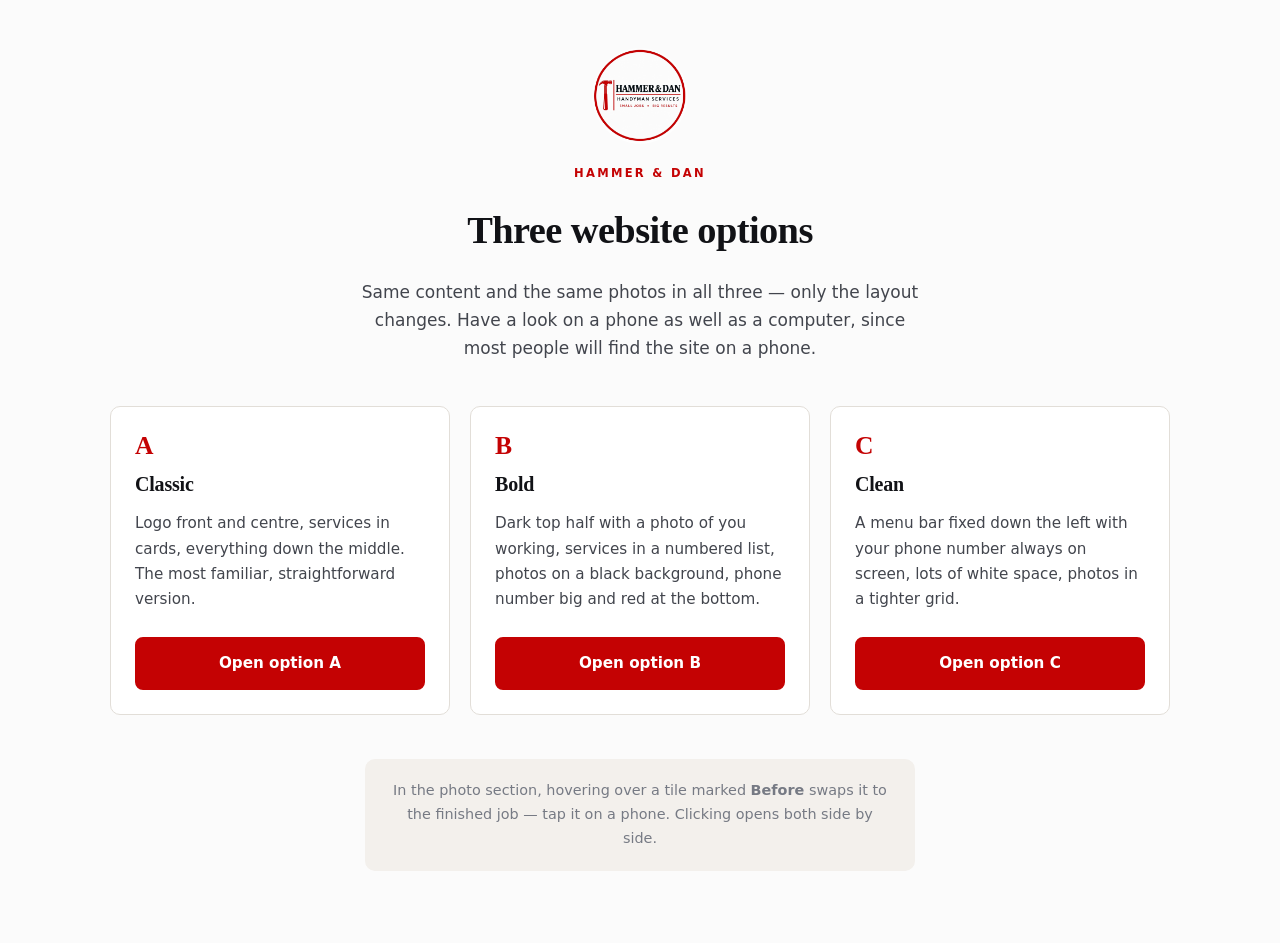
==== index.html @ bae65660 "Publish three layout options for review Standalone preview for GitHub Pages. Orphan branch: carries " ====
<!DOCTYPE html>
<html lang="en">
<head>
<meta charset="utf-8">
<meta name="viewport" content="width=device-width, initial-scale=1">
<title>Hammer &amp; Dan — three website options</title>
<meta name="robots" content="noindex">
<link rel="icon" href="images/logo.jpg">
<style>
  :root {
    --red: #C40203; --ink: #111216; --ink-soft: #42454D;
    --paper: #FBFBFB; --sand: #F3F0EC; --line: #E2DED8;
    --serif: Georgia, "Times New Roman", serif;
    --sans: system-ui, -apple-system, "Segoe UI", Roboto, Arial, sans-serif;
  }
  *, *::before, *::after { box-sizing: border-box; }
  body {
    margin: 0; padding: 48px 24px 72px;
    font: 17px/1.65 var(--sans); color: var(--ink-soft);
    background: var(--paper); -webkit-font-smoothing: antialiased;
  }
  .wrap { max-width: 1060px; margin: 0 auto; }
  .head { text-align: center; margin-bottom: 44px; }
  .head img { width: 96px; border-radius: 50%; margin: 0 auto 20px; display: block; }
  h1 {
    font-family: var(--serif); font-size: clamp(1.7rem, 4vw, 2.4rem);
    color: var(--ink); margin: 0 0 .4em; letter-spacing: -.015em;
  }
  .sub { max-width: 52ch; margin: 0 auto; }
  .eyebrow {
    font-size: .72rem; font-weight: 700; letter-spacing: .2em;
    text-transform: uppercase; color: var(--red); margin: 0 0 1rem;
  }
  .opts {
    list-style: none; margin: 0; padding: 0;
    display: grid; gap: 20px;
    grid-template-columns: repeat(auto-fit, minmax(290px, 1fr));
  }
  .opt {
    background: #fff; border: 1px solid var(--line); border-radius: 10px;
    padding: 26px 24px 24px; display: flex; flex-direction: column;
  }
  .opt .tag {
    font-family: var(--serif); font-size: 1.6rem; font-weight: 700;
    color: var(--red); line-height: 1; margin-bottom: 10px;
  }
  .opt h2 {
    font-family: var(--serif); font-size: 1.25rem; color: var(--ink);
    margin: 0 0 .5em; letter-spacing: -.01em;
  }
  .opt p { margin: 0 0 1.6rem; font-size: .95rem; flex: 1; }
  .opt a {
    display: inline-block; text-align: center;
    background: var(--red); color: #fff; text-decoration: none;
    font-weight: 650; font-size: .95rem;
    padding: 12px 22px; border-radius: 8px;
    border: 2px solid var(--red);
    transition: background .15s ease, border-color .15s ease;
  }
  .opt a:hover { background: #9E0102; border-color: #9E0102; }
  .note {
    margin: 44px auto 0; max-width: 60ch; text-align: center;
    font-size: .9rem; color: #767A84;
    background: var(--sand); border-radius: 10px; padding: 20px 24px;
  }
</style>
</head>
<body>
<div class="wrap">

  <div class="head">
    <img src="images/logo.jpg" alt="Hammer &amp; Dan logo" width="96" height="96">
    <p class="eyebrow">Hammer &amp; Dan</p>
    <h1>Three website options</h1>
    <p class="sub">
      Same content and the same photos in all three — only the layout changes.
      Have a look on a phone as well as a computer, since most people will find
      the site on a phone.
    </p>
  </div>

  <ul class="opts">
    <li class="opt">
      <span class="tag">A</span>
      <h2>Classic</h2>
      <p>
        Logo front and centre, services in cards, everything down the middle.
        The most familiar, straightforward version.
      </p>
      <a href="a/">Open option A</a>
    </li>
    <li class="opt">
      <span class="tag">B</span>
      <h2>Bold</h2>
      <p>
        Dark top half with a photo of you working, services in a numbered list,
        photos on a black background, phone number big and red at the bottom.
      </p>
      <a href="b/">Open option B</a>
    </li>
    <li class="opt">
      <span class="tag">C</span>
      <h2>Clean</h2>
      <p>
        A menu bar fixed down the left with your phone number always on screen,
        lots of white space, photos in a tighter grid.
      </p>
      <a href="c/">Open option C</a>
    </li>
  </ul>

  <p class="note">
    In the photo section, hovering over a tile marked <strong>Before</strong>
    swaps it to the finished job — tap it on a phone. Clicking opens both
    side by side.
  </p>

</div>
</body>
</html>
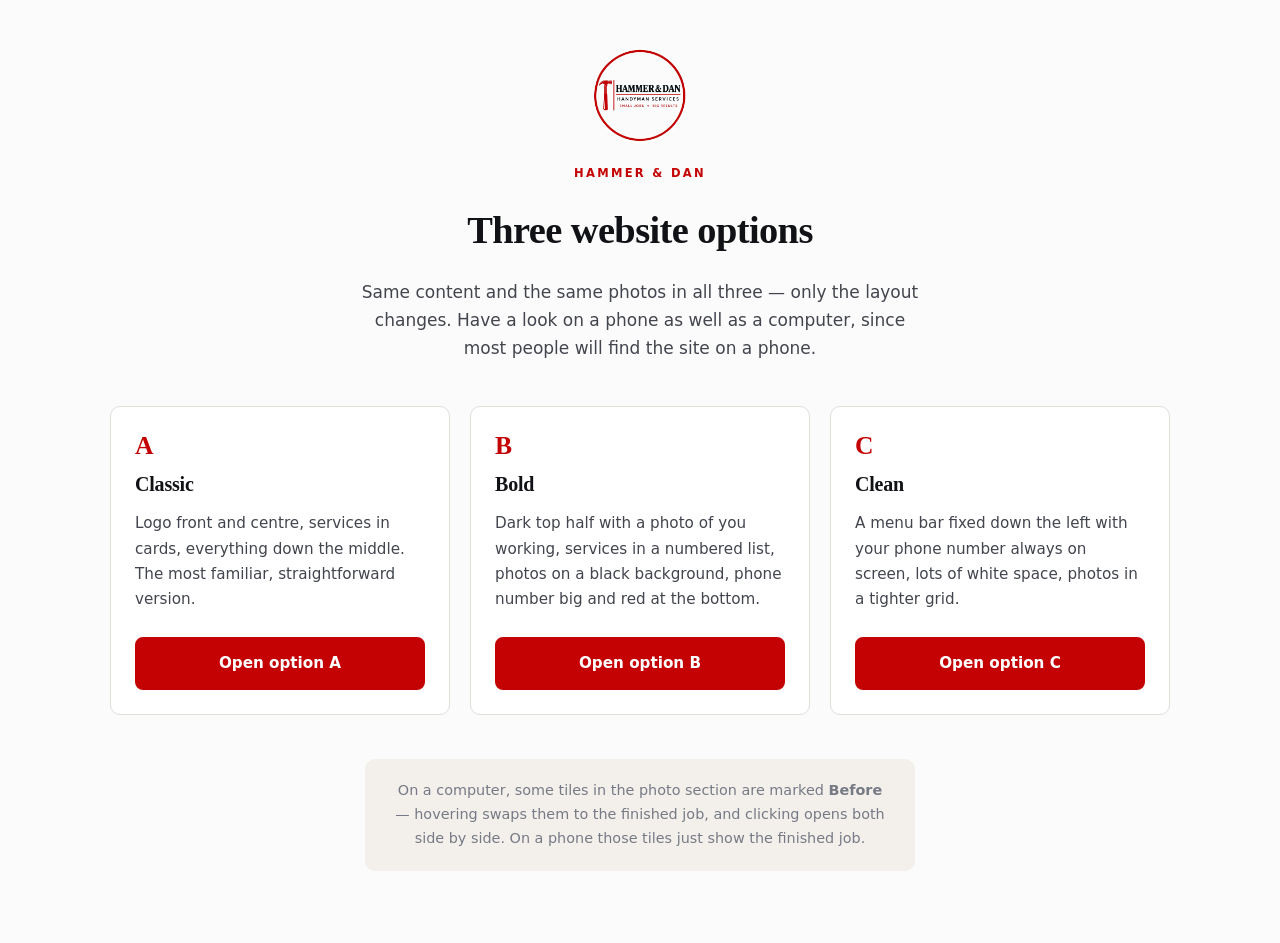
==== commit a8b12063: "Rebuild preview: no hover instruction, no before/after on touch Landing-page note updated to say the" ====
--- a/index.html
+++ b/index.html
@@ -110,9 +110,10 @@
   </ul>
 
   <p class="note">
-    In the photo section, hovering over a tile marked <strong>Before</strong>
-    swaps it to the finished job — tap it on a phone. Clicking opens both
-    side by side.
+    On a computer, some tiles in the photo section are marked
+    <strong>Before</strong> — hovering swaps them to the finished job, and
+    clicking opens both side by side. On a phone those tiles just show the
+    finished job.
   </p>
 
 </div>
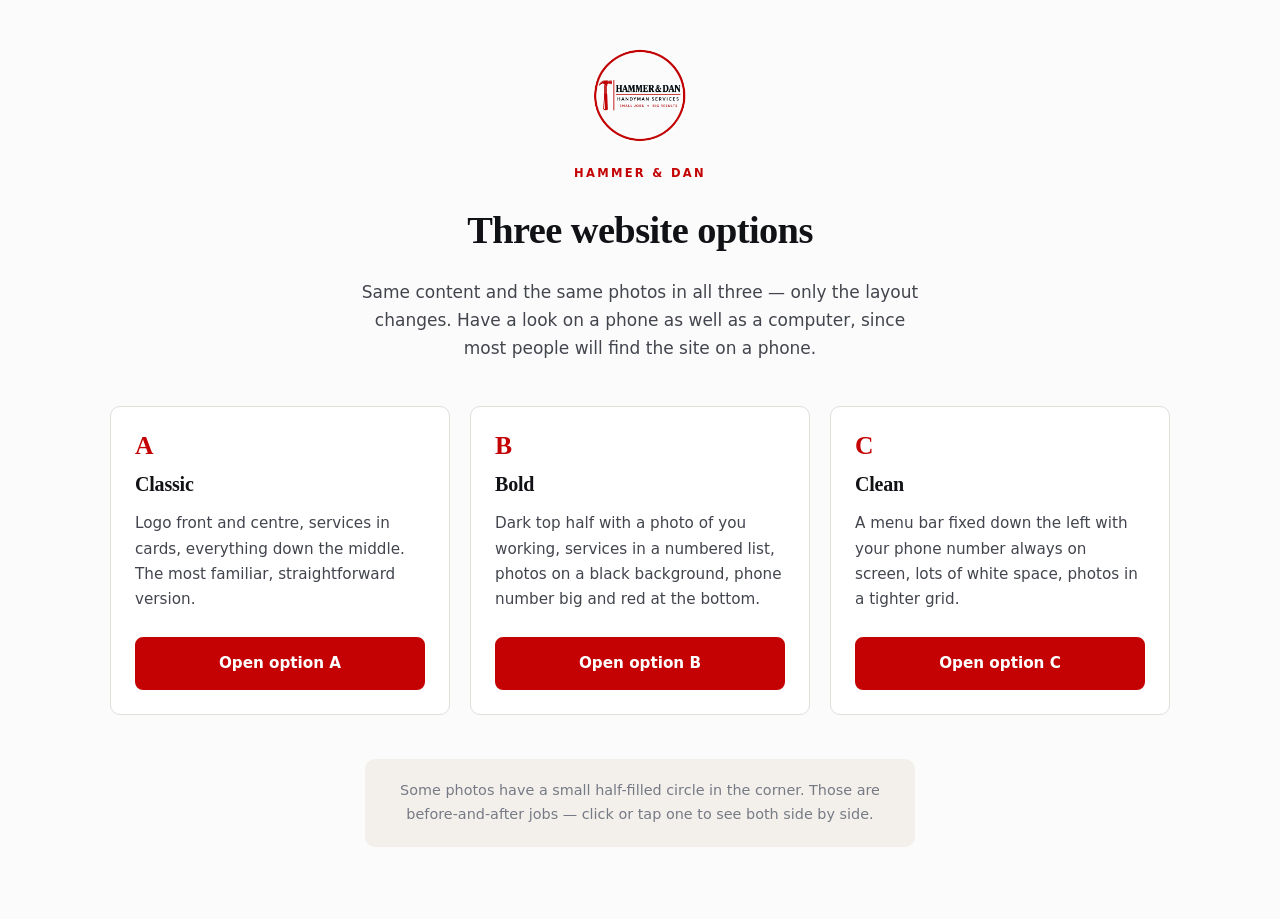
==== commit 956e2892: "Rebuild preview: compare icon instead of the text badge Co-Authored-By: Claude Opus 5 <noreply@anthr" ====
--- a/index.html
+++ b/index.html
@@ -110,10 +110,8 @@
   </ul>
 
   <p class="note">
-    On a computer, some tiles in the photo section are marked
-    <strong>Before</strong> — hovering swaps them to the finished job, and
-    clicking opens both side by side. On a phone those tiles just show the
-    finished job.
+    Some photos have a small half-filled circle in the corner. Those are
+    before-and-after jobs &mdash; click or tap one to see both side by side.
   </p>
 
 </div>
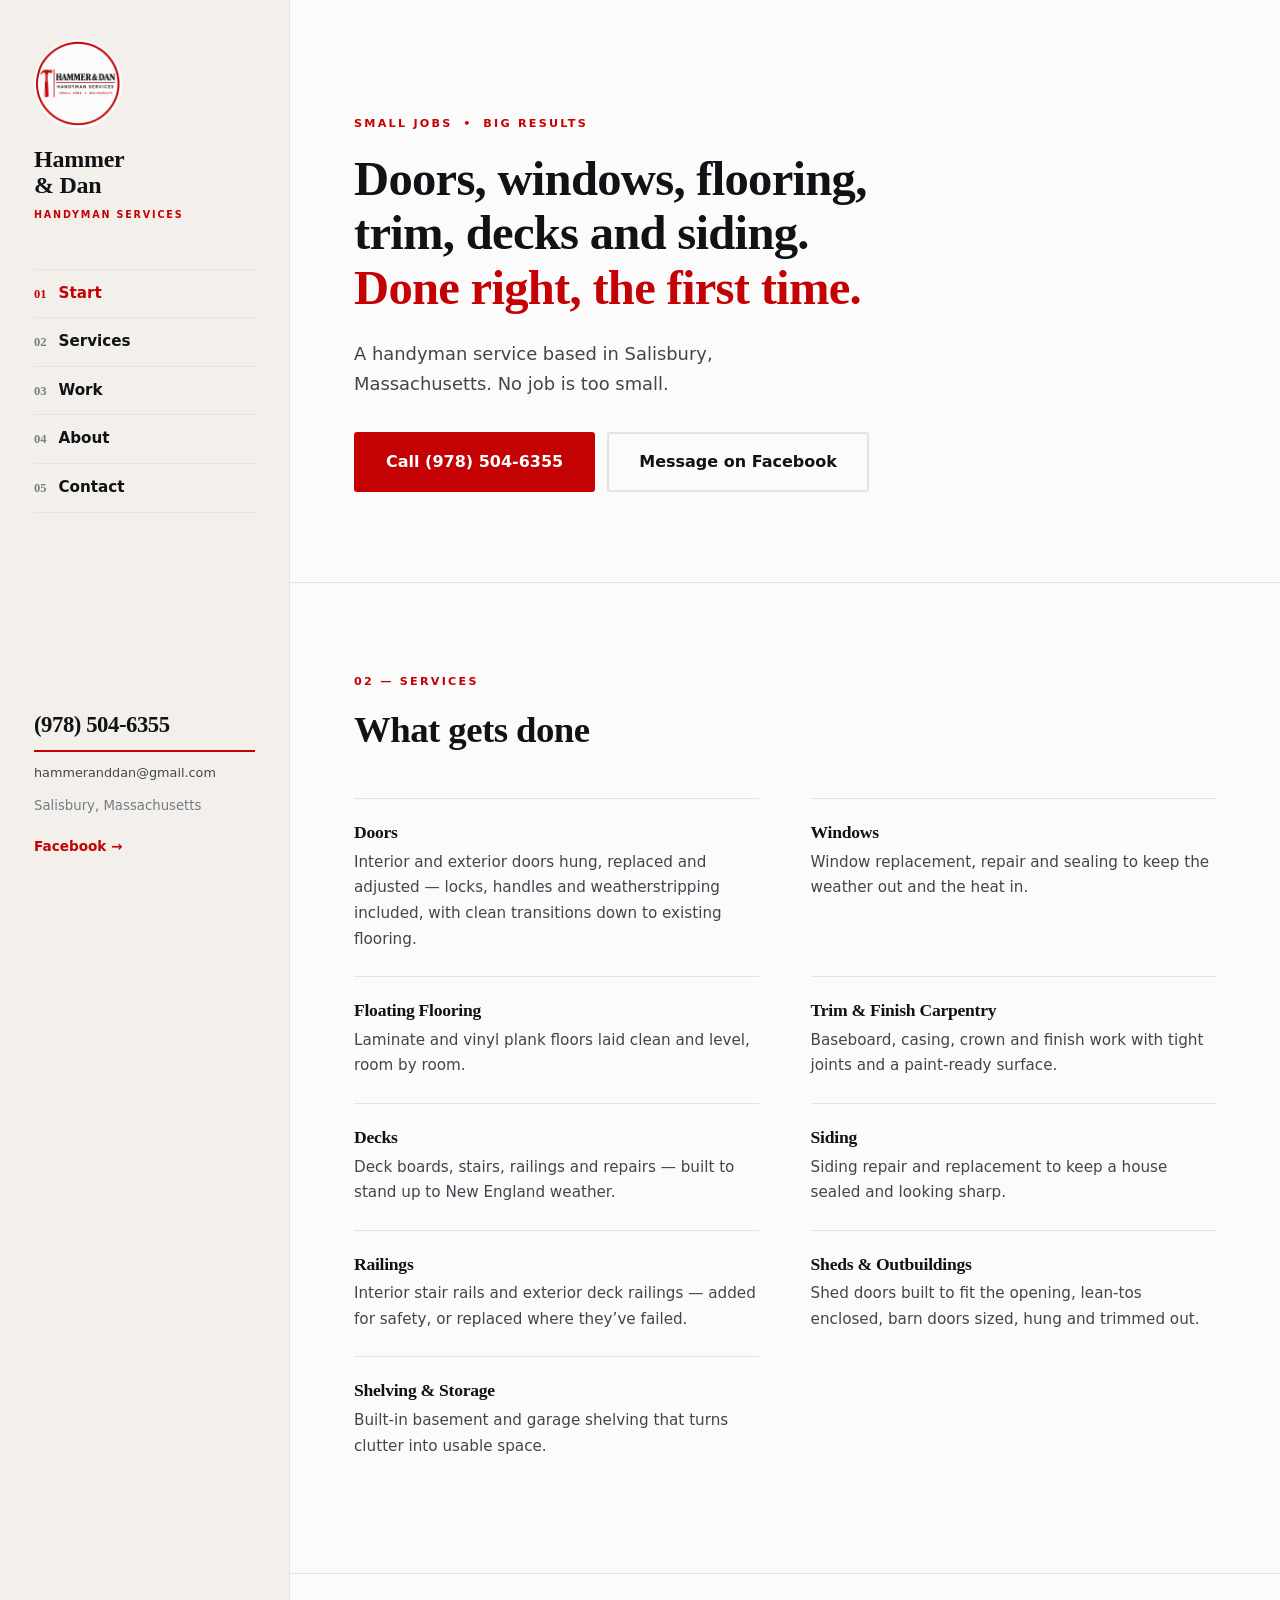
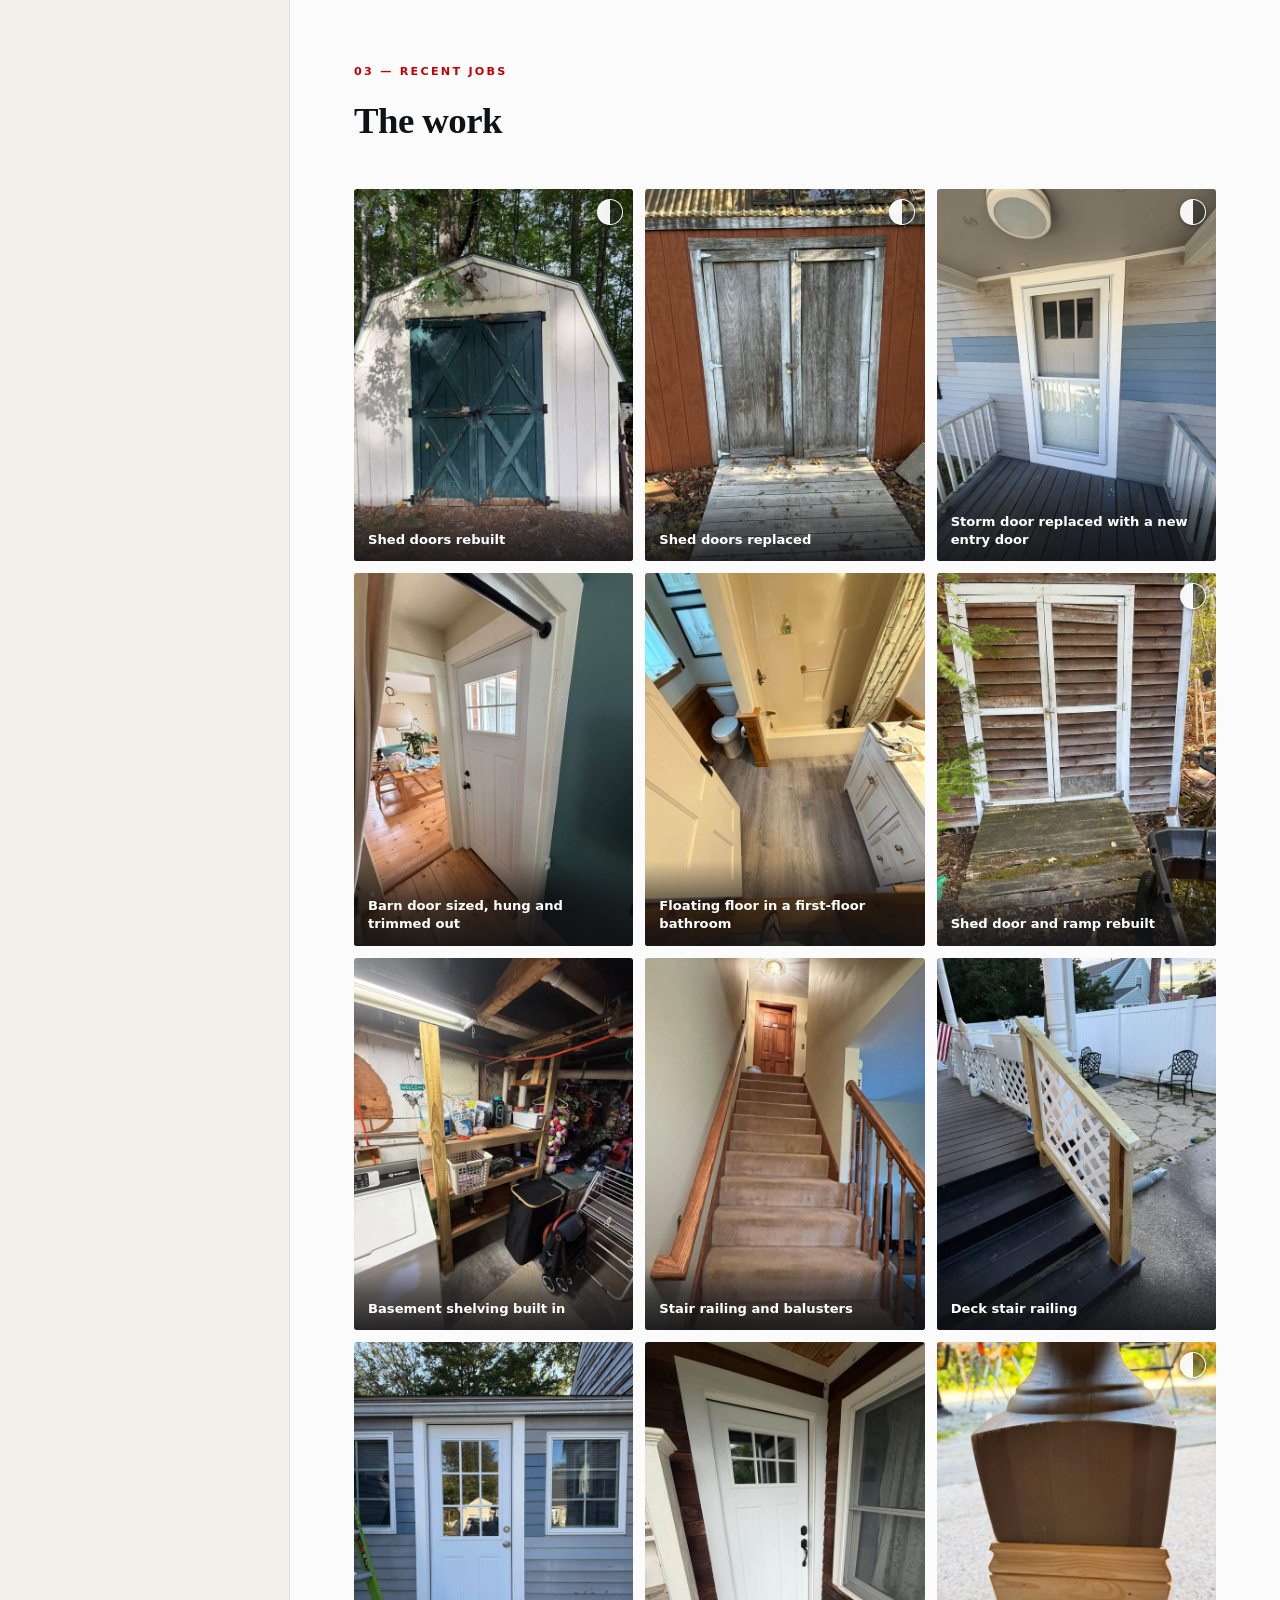
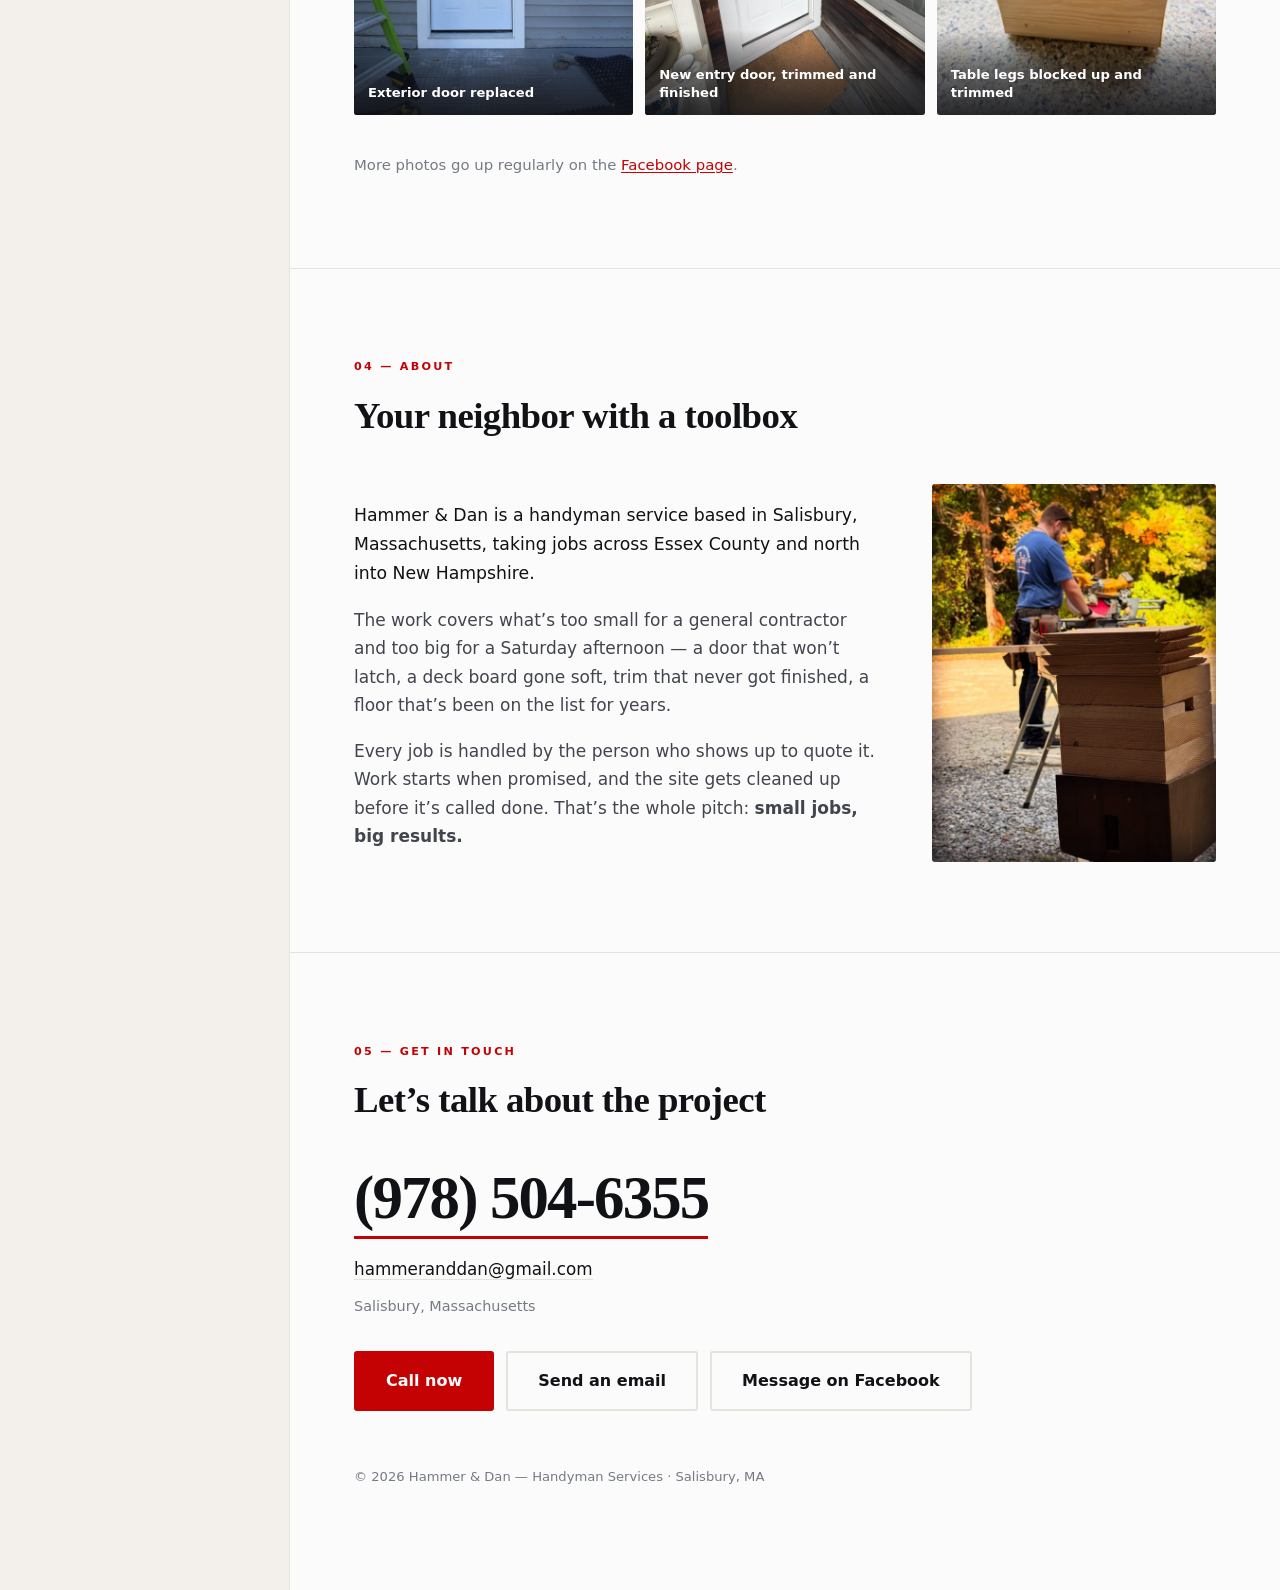
==== commit 3da90f68: "Promote Layout C to the site root Dan picked option C. Moved it out of /c/ so the live URL is the re" ====
--- a/index.html
+++ b/index.html
@@ -3,117 +3,430 @@
 <head>
 <meta charset="utf-8">
 <meta name="viewport" content="width=device-width, initial-scale=1">
-<title>Hammer &amp; Dan — three website options</title>
-<meta name="robots" content="noindex">
+<title>Hammer &amp; Dan — Handyman Services | Salisbury, MA</title>
+<meta name="description" content="Handyman services based in Salisbury, MA. Doors, windows, floating flooring, trim, decks, siding, railings, shed doors and shelving. Small jobs, big results. Call (978) 504-6355.">
 <link rel="icon" href="images/logo.jpg">
-<style>
-  :root {
-    --red: #C40203; --ink: #111216; --ink-soft: #42454D;
-    --paper: #FBFBFB; --sand: #F3F0EC; --line: #E2DED8;
-    --serif: Georgia, "Times New Roman", serif;
-    --sans: system-ui, -apple-system, "Segoe UI", Roboto, Arial, sans-serif;
-  }
-  *, *::before, *::after { box-sizing: border-box; }
-  body {
-    margin: 0; padding: 48px 24px 72px;
-    font: 17px/1.65 var(--sans); color: var(--ink-soft);
-    background: var(--paper); -webkit-font-smoothing: antialiased;
-  }
-  .wrap { max-width: 1060px; margin: 0 auto; }
-  .head { text-align: center; margin-bottom: 44px; }
-  .head img { width: 96px; border-radius: 50%; margin: 0 auto 20px; display: block; }
-  h1 {
-    font-family: var(--serif); font-size: clamp(1.7rem, 4vw, 2.4rem);
-    color: var(--ink); margin: 0 0 .4em; letter-spacing: -.015em;
-  }
-  .sub { max-width: 52ch; margin: 0 auto; }
-  .eyebrow {
-    font-size: .72rem; font-weight: 700; letter-spacing: .2em;
-    text-transform: uppercase; color: var(--red); margin: 0 0 1rem;
-  }
-  .opts {
-    list-style: none; margin: 0; padding: 0;
-    display: grid; gap: 20px;
-    grid-template-columns: repeat(auto-fit, minmax(290px, 1fr));
-  }
-  .opt {
-    background: #fff; border: 1px solid var(--line); border-radius: 10px;
-    padding: 26px 24px 24px; display: flex; flex-direction: column;
-  }
-  .opt .tag {
-    font-family: var(--serif); font-size: 1.6rem; font-weight: 700;
-    color: var(--red); line-height: 1; margin-bottom: 10px;
-  }
-  .opt h2 {
-    font-family: var(--serif); font-size: 1.25rem; color: var(--ink);
-    margin: 0 0 .5em; letter-spacing: -.01em;
-  }
-  .opt p { margin: 0 0 1.6rem; font-size: .95rem; flex: 1; }
-  .opt a {
-    display: inline-block; text-align: center;
-    background: var(--red); color: #fff; text-decoration: none;
-    font-weight: 650; font-size: .95rem;
-    padding: 12px 22px; border-radius: 8px;
-    border: 2px solid var(--red);
-    transition: background .15s ease, border-color .15s ease;
-  }
-  .opt a:hover { background: #9E0102; border-color: #9E0102; }
-  .note {
-    margin: 44px auto 0; max-width: 60ch; text-align: center;
-    font-size: .9rem; color: #767A84;
-    background: var(--sand); border-radius: 10px; padding: 20px 24px;
-  }
-</style>
+<link rel="stylesheet" href="style.css">
+
+<meta property="og:title" content="Hammer &amp; Dan — Handyman Services | Salisbury, MA">
+<meta property="og:description" content="Doors, windows, floating flooring, trim, decks and siding. Small jobs, big results.">
+<meta property="og:image" content="images/logo.jpg">
+<meta property="og:type" content="website">
 </head>
 <body>
-<div class="wrap">
-
-  <div class="head">
-    <img src="images/logo.jpg" alt="Hammer &amp; Dan logo" width="96" height="96">
-    <p class="eyebrow">Hammer &amp; Dan</p>
-    <h1>Three website options</h1>
-    <p class="sub">
-      Same content and the same photos in all three — only the layout changes.
-      Have a look on a phone as well as a computer, since most people will find
-      the site on a phone.
-    </p>
+
+<a class="skip" href="#main">Skip to content</a>
+
+<div class="shell">
+
+  <!-- ──────────────────────── SIDEBAR ──────────────────────── -->
+  <aside class="rail" id="top">
+    <div class="rail-inner">
+      <a class="brand" href="#top">
+        <img src="images/logo.jpg" alt="Hammer &amp; Dan logo" width="88" height="88">
+        <span class="brand-text">
+          <!-- space before <br> survives when the break is hidden on mobile -->
+          <strong>Hammer <br>&amp; Dan</strong>
+          <em>Handyman Services</em>
+        </span>
+      </a>
+
+      <button class="rail-toggle" aria-expanded="false" aria-controls="menu" aria-label="Menu">
+        <span></span><span></span><span></span>
+      </button>
+
+      <nav id="menu" class="menu" aria-label="Main">
+        <a href="#intro"><span class="n">01</span> Start</a>
+        <a href="#services"><span class="n">02</span> Services</a>
+        <a href="#work"><span class="n">03</span> Work</a>
+        <a href="#about"><span class="n">04</span> About</a>
+        <a href="#contact"><span class="n">05</span> Contact</a>
+      </nav>
+
+      <div class="rail-foot">
+        <a class="rail-phone" href="tel:+19785046355">(978)&nbsp;504-6355</a>
+        <a class="rail-email" href="mailto:hammeranddan@gmail.com">hammeranddan@gmail.com</a>
+        <p class="rail-note">Salisbury, Massachusetts</p>
+        <a class="rail-fb" href="https://www.facebook.com/p/Hammer-Dan-handyman-services-61594591340683/" target="_blank" rel="noopener">Facebook &rarr;</a>
+      </div>
+    </div>
+  </aside>
+
+  <!-- ──────────────────────── CONTENT ──────────────────────── -->
+  <main id="main" class="body">
+
+    <!-- intro -->
+    <section id="intro" class="intro">
+      <p class="eyebrow">Small Jobs <span class="dot">&bull;</span> Big Results</p>
+      <h1>Doors, windows, flooring,<br>trim, decks and siding.<br><span class="accent">Done right, the first time.</span></h1>
+      <p class="lede">
+        A handyman service based in Salisbury, Massachusetts. No job is too small.
+      </p>
+      <p class="cta-row">
+        <a class="btn btn-lg" href="tel:+19785046355">Call (978)&nbsp;504-6355</a>
+        <a class="btn btn-lg btn-ghost" href="https://www.facebook.com/p/Hammer-Dan-handyman-services-61594591340683/" target="_blank" rel="noopener">
+          Message on Facebook
+        </a>
+      </p>
+    </section>
+
+    <!-- services -->
+    <section id="services" class="sec">
+      <header class="sec-head">
+        <p class="eyebrow">02 — Services</p>
+        <h2>What gets done</h2>
+      </header>
+
+      <div class="svc">
+        <div class="svc-item">
+          <h3>Doors</h3>
+          <p>Interior and exterior doors hung, replaced and adjusted — locks, handles
+             and weatherstripping included, with clean transitions down to existing
+             flooring.</p>
+        </div>
+        <div class="svc-item">
+          <h3>Windows</h3>
+          <p>Window replacement, repair and sealing to keep the weather out and the
+             heat in.</p>
+        </div>
+        <div class="svc-item">
+          <h3>Floating Flooring</h3>
+          <p>Laminate and vinyl plank floors laid clean and level, room by room.</p>
+        </div>
+        <div class="svc-item">
+          <h3>Trim &amp; Finish Carpentry</h3>
+          <p>Baseboard, casing, crown and finish work with tight joints and a
+             paint-ready surface.</p>
+        </div>
+        <div class="svc-item">
+          <h3>Decks</h3>
+          <p>Deck boards, stairs, railings and repairs — built to stand up to New
+             England weather.</p>
+        </div>
+        <div class="svc-item">
+          <h3>Siding</h3>
+          <p>Siding repair and replacement to keep a house sealed and looking sharp.</p>
+        </div>
+        <div class="svc-item">
+          <h3>Railings</h3>
+          <p>Interior stair rails and exterior deck railings — added for safety, or
+             replaced where they&rsquo;ve failed.</p>
+        </div>
+        <div class="svc-item">
+          <h3>Sheds &amp; Outbuildings</h3>
+          <p>Shed doors built to fit the opening, lean-tos enclosed, barn doors sized,
+             hung and trimmed out.</p>
+        </div>
+        <div class="svc-item">
+          <h3>Shelving &amp; Storage</h3>
+          <p>Built-in basement and garage shelving that turns clutter into usable
+             space.</p>
+        </div>
+      </div>
+    </section>
+
+    <!-- work -->
+    <section id="work" class="sec">
+      <header class="sec-head">
+        <p class="eyebrow">03 — Recent Jobs</p>
+        <h2>The work</h2>
+      </header>
+
+      <ul class="gallery">
+
+        <li class="shot-item is-pair">
+          <a class="shot" href="images/work/full/barn-shed-doors-after.jpg"
+             data-before="images/work/full/barn-shed-doors-before.jpg"
+             data-after="images/work/full/barn-shed-doors-after.jpg"
+             data-label="Shed doors rebuilt">
+            <span class="frames">
+              <img class="f-before" src="images/work/barn-shed-doors-before.jpg" alt="Barn-roof shed with weathered dark green cross-braced doors" loading="lazy" width="600" height="800">
+              <img class="f-after" src="images/work/barn-shed-doors-after.jpg" alt="The same shed with newly built natural wood cross-braced doors" loading="lazy" width="600" height="800">
+            </span>
+            <span class="tag" aria-hidden="true"></span>
+            <span class="cap">Shed doors rebuilt</span>
+          </a>
+        </li>
+
+        <li class="shot-item is-pair">
+          <a class="shot" href="images/work/full/shed-doors-after.jpg"
+             data-before="images/work/full/shed-doors-before.jpg"
+             data-after="images/work/full/shed-doors-after.jpg"
+             data-label="Shed doors replaced">
+            <span class="frames">
+              <img class="f-before" src="images/work/shed-doors-before.jpg" alt="Red shed with weathered grey double doors and an old wooden ramp" loading="lazy" width="600" height="800">
+              <img class="f-after" src="images/work/shed-doors-after.jpg" alt="The same shed fitted with new natural wood double doors" loading="lazy" width="600" height="800">
+            </span>
+            <span class="tag" aria-hidden="true"></span>
+            <span class="cap">Shed doors replaced</span>
+          </a>
+        </li>
+
+        <li class="shot-item is-pair">
+          <a class="shot" href="images/work/full/blue-porch-after.jpg"
+             data-before="images/work/full/blue-porch-before.jpg"
+             data-after="images/work/full/blue-porch-after.jpg"
+             data-label="Storm door replaced with a new entry door">
+            <span class="frames">
+              <img class="f-before" src="images/work/blue-porch-before.jpg" alt="Porch with an old aluminium storm door and narrow casing" loading="lazy" width="600" height="800">
+              <img class="f-after" src="images/work/blue-porch-after.jpg" alt="The same porch with a new three-light entry door and wider trim" loading="lazy" width="600" height="800">
+            </span>
+            <span class="tag" aria-hidden="true"></span>
+            <span class="cap">Storm door replaced with a new entry door</span>
+          </a>
+        </li>
+
+        <li class="shot-item">
+          <a class="shot" href="images/work/full/barn-door-interior.jpg" data-label="Barn door sized, hung and trimmed out">
+            <span class="frames"><img src="images/work/barn-door-interior.jpg" alt="Interior barn door hung on a black rail above a wood floor" loading="lazy" width="600" height="800"></span>
+            <span class="cap">Barn door sized, hung and trimmed out</span>
+          </a>
+        </li>
+
+        <li class="shot-item">
+          <a class="shot" href="images/work/full/bathroom-floating-floor.jpg" data-label="Floating floor in a first-floor bathroom">
+            <span class="frames"><img src="images/work/bathroom-floating-floor.jpg" alt="Bathroom with a newly laid grey vinyl plank floating floor" loading="lazy" width="600" height="800"></span>
+            <span class="cap">Floating floor in a first-floor bathroom</span>
+          </a>
+        </li>
+
+        <li class="shot-item is-pair">
+          <a class="shot" href="images/work/full/clapboard-shed-after.jpg"
+             data-before="images/work/full/clapboard-shed-before.jpg"
+             data-after="images/work/full/clapboard-shed-after.jpg"
+             data-label="Shed door and ramp rebuilt">
+            <span class="frames">
+              <img class="f-before" src="images/work/clapboard-shed-before.jpg" alt="Clapboard shed with rotted louvered double doors and a mossy wooden step" loading="lazy" width="600" height="800">
+              <img class="f-after" src="images/work/clapboard-shed-after.jpg" alt="The same shed with a newly built wood door and a fresh plywood ramp" loading="lazy" width="600" height="800">
+            </span>
+            <span class="tag" aria-hidden="true"></span>
+            <span class="cap">Shed door and ramp rebuilt</span>
+          </a>
+        </li>
+
+        <li class="shot-item">
+          <a class="shot" href="images/work/full/basement-shelving.jpg" data-label="Basement shelving built in">
+            <span class="frames"><img src="images/work/basement-shelving.jpg" alt="Built-in wood shelving running along a basement wall" loading="lazy" width="600" height="800"></span>
+            <span class="cap">Basement shelving built in</span>
+          </a>
+        </li>
+
+        <li class="shot-item">
+          <a class="shot" href="images/work/full/stair-railing.jpg" data-label="Stair railing and balusters">
+            <span class="frames"><img src="images/work/stair-railing.jpg" alt="Staircase with an oak handrail and turned balusters" loading="lazy" width="640" height="800"></span>
+            <span class="cap">Stair railing and balusters</span>
+          </a>
+        </li>
+
+        <li class="shot-item">
+          <a class="shot" href="images/work/full/deck-stair-railing.jpg" data-label="Deck stair railing">
+            <span class="frames"><img src="images/work/deck-stair-railing.jpg" alt="New lattice railing alongside painted deck stairs" loading="lazy" width="600" height="800"></span>
+            <span class="cap">Deck stair railing</span>
+          </a>
+        </li>
+
+        <li class="shot-item">
+          <a class="shot" href="images/work/full/exterior-door.jpg" data-label="Exterior door replaced">
+            <span class="frames"><img src="images/work/exterior-door.jpg" alt="New white exterior door set between two windows in grey siding" loading="lazy" width="600" height="800"></span>
+            <span class="cap">Exterior door replaced</span>
+          </a>
+        </li>
+
+        <li class="shot-item">
+          <a class="shot" href="images/work/full/entry-door-finished.jpg" data-label="New entry door, trimmed and finished">
+            <span class="frames"><img src="images/work/entry-door-finished.jpg" alt="New white entry door set into dark wood siding, trimmed and finished" loading="lazy" width="600" height="800"></span>
+            <span class="cap">New entry door, trimmed and finished</span>
+          </a>
+        </li>
+
+        <li class="shot-item">
+          <a class="shot" href="images/work/full/table-legs-after.jpg"
+             data-before="images/work/full/table-legs-before.jpg"
+             data-after="images/work/full/table-legs-after.jpg"
+             data-label="Table legs blocked up and trimmed">
+            <span class="frames">
+              <img class="f-before" src="images/work/table-legs-before.jpg" alt="Turned table leg sitting straight on the floor at its original height" loading="lazy" width="600" height="800">
+              <img class="f-after" src="images/work/table-legs-after.jpg" alt="The same leg raised on a newly built and trimmed wood block base" loading="lazy" width="600" height="800">
+            </span>
+            <span class="tag" aria-hidden="true"></span>
+            <span class="cap">Table legs blocked up and trimmed</span>
+          </a>
+        </li>
+
+      </ul>
+
+      <p class="more">
+        More photos go up regularly on the
+        <a href="https://www.facebook.com/p/Hammer-Dan-handyman-services-61594591340683/" target="_blank" rel="noopener">Facebook page</a>.
+      </p>
+    </section>
+
+    <!-- about -->
+    <section id="about" class="sec">
+      <header class="sec-head">
+        <p class="eyebrow">04 — About</p>
+        <h2>Your neighbor with a toolbox</h2>
+      </header>
+
+      <div class="about">
+        <div class="about-copy">
+          <p class="big">
+            Hammer &amp; Dan is a handyman service based in Salisbury,
+            Massachusetts, taking jobs across Essex County and north into New
+            Hampshire.
+          </p>
+          <p>
+            The work covers what&rsquo;s too small for a general contractor and too
+            big for a Saturday afternoon — a door that won&rsquo;t latch, a deck
+            board gone soft, trim that never got finished, a floor that&rsquo;s been
+            on the list for years.
+          </p>
+          <p>
+            Every job is handled by the person who shows up to quote it. Work starts
+            when promised, and the site gets cleaned up before it&rsquo;s called
+            done. That&rsquo;s the whole pitch: <strong>small jobs, big
+            results.</strong>
+          </p>
+        </div>
+        <figure class="about-photo">
+          <img src="images/work/on-site.jpg" alt="Dan cutting stock on a miter saw on site" loading="lazy" width="600" height="800">
+        </figure>
+      </div>
+    </section>
+
+    <!-- contact -->
+    <section id="contact" class="sec contact">
+      <header class="sec-head">
+        <p class="eyebrow">05 — Get In Touch</p>
+        <h2>Let&rsquo;s talk about the project</h2>
+      </header>
+
+      <a class="phone" href="tel:+19785046355">(978) 504-6355</a>
+      <p class="email"><a href="mailto:hammeranddan@gmail.com">hammeranddan@gmail.com</a></p>
+      <p class="based">Salisbury, Massachusetts</p>
+      <p class="cta-row">
+        <a class="btn btn-lg" href="tel:+19785046355">Call now</a>
+        <a class="btn btn-lg btn-ghost" href="mailto:hammeranddan@gmail.com">Send an email</a>
+        <a class="btn btn-lg btn-ghost" href="https://www.facebook.com/p/Hammer-Dan-handyman-services-61594591340683/" target="_blank" rel="noopener">Message on Facebook</a>
+      </p>
+
+      <p class="copy">&copy; <span id="year">2026</span> Hammer &amp; Dan — Handyman Services · Salisbury, MA</p>
+    </section>
+
+  </main>
+</div>
+
+<a class="callbar" href="tel:+19785046355">Call (978) 504-6355</a>
+
+<div class="lightbox" id="lightbox" role="dialog" aria-modal="true" aria-label="Photo" hidden>
+  <button class="lb-close" aria-label="Close">&times;</button>
+  <div class="lb-inner">
+    <div class="lb-frames">
+      <figure class="lb-fig" id="lbFigA"><img id="lbImgA" src="" alt=""><figcaption>Before</figcaption></figure>
+      <figure class="lb-fig" id="lbFigB"><img id="lbImgB" src="" alt=""><figcaption>After</figcaption></figure>
+    </div>
+    <p class="lb-cap" id="lbCap"></p>
   </div>
-
-  <ul class="opts">
-    <li class="opt">
-      <span class="tag">A</span>
-      <h2>Classic</h2>
-      <p>
-        Logo front and centre, services in cards, everything down the middle.
-        The most familiar, straightforward version.
-      </p>
-      <a href="a/">Open option A</a>
-    </li>
-    <li class="opt">
-      <span class="tag">B</span>
-      <h2>Bold</h2>
-      <p>
-        Dark top half with a photo of you working, services in a numbered list,
-        photos on a black background, phone number big and red at the bottom.
-      </p>
-      <a href="b/">Open option B</a>
-    </li>
-    <li class="opt">
-      <span class="tag">C</span>
-      <h2>Clean</h2>
-      <p>
-        A menu bar fixed down the left with your phone number always on screen,
-        lots of white space, photos in a tighter grid.
-      </p>
-      <a href="c/">Open option C</a>
-    </li>
-  </ul>
-
-  <p class="note">
-    Some photos have a small half-filled circle in the corner. Those are
-    before-and-after jobs &mdash; click or tap one to see both side by side.
-  </p>
-
 </div>
+
+<script>
+(function () {
+  "use strict";
+
+  document.getElementById("year").textContent = new Date().getFullYear();
+
+  var toggle = document.querySelector(".rail-toggle");
+  var menu = document.getElementById("menu");
+
+  toggle.addEventListener("click", function () {
+    var open = menu.classList.toggle("open");
+    toggle.setAttribute("aria-expanded", String(open));
+    toggle.classList.toggle("is-open", open);
+  });
+
+  menu.addEventListener("click", function (e) {
+    if (e.target.closest("a")) {
+      menu.classList.remove("open");
+      toggle.classList.remove("is-open");
+      toggle.setAttribute("aria-expanded", "false");
+    }
+  });
+
+  var links = Array.prototype.slice.call(menu.querySelectorAll('a[href^="#"]'));
+  var sections = links
+    .map(function (a) { return document.querySelector(a.getAttribute("href")); })
+    .filter(Boolean);
+
+  if ("IntersectionObserver" in window && sections.length) {
+    var spy = new IntersectionObserver(function (entries) {
+      entries.forEach(function (entry) {
+        if (!entry.isIntersecting) return;
+        links.forEach(function (a) {
+          a.classList.toggle("active", a.getAttribute("href") === "#" + entry.target.id);
+        });
+      });
+    }, { rootMargin: "-40% 0px -55% 0px" });
+    sections.forEach(function (s) { spy.observe(s); });
+  }
+
+  /* Lightbox — one photo, or a before/after pair side by side */
+  var box = document.getElementById("lightbox");
+  var imgA = document.getElementById("lbImgA");
+  var imgB = document.getElementById("lbImgB");
+  var cap = document.getElementById("lbCap");
+  var closeBtn = box.querySelector(".lb-close");
+  var lastFocus = null;
+
+  document.addEventListener("click", function (e) {
+    var shot = e.target.closest ? e.target.closest("a.shot") : null;
+    if (!shot) return;
+    e.preventDefault();
+    lastFocus = shot;
+
+    var before = shot.getAttribute("data-before");
+    var after = shot.getAttribute("data-after");
+    var tileImgs = shot.querySelectorAll("img");
+
+    /* Pairs always open as a comparison, touch included - tapping is the
+       only way a phone can reach the before shot. */
+    var canCompare = before && after;
+
+    if (canCompare) {
+      box.classList.remove("is-single");
+      imgA.src = before;
+      imgB.src = after;
+      imgA.alt = tileImgs[0] ? tileImgs[0].alt : "Before";
+      imgB.alt = tileImgs[1] ? tileImgs[1].alt : "After";
+    } else {
+      box.classList.add("is-single");
+      imgA.src = shot.getAttribute("href");
+      var only = shot.querySelector("img.f-after") || tileImgs[0];
+      imgA.alt = only ? only.alt : "";
+      imgB.removeAttribute("src");
+      imgB.alt = "";
+    }
+
+    cap.textContent = shot.getAttribute("data-label") || "";
+    box.hidden = false;
+    document.body.style.overflow = "hidden";
+    closeBtn.focus();
+  });
+
+  function closeBox() {
+    box.hidden = true;
+    imgA.removeAttribute("src");
+    imgB.removeAttribute("src");
+    document.body.style.overflow = "";
+    if (lastFocus) lastFocus.focus();
+  }
+
+  closeBtn.addEventListener("click", closeBox);
+  box.addEventListener("click", function (e) { if (e.target === box) closeBox(); });
+  document.addEventListener("keydown", function (e) {
+    if (e.key === "Escape" && !box.hidden) closeBox();
+  });
+})();
+</script>
+
 </body>
 </html>
--- a/style.css
+++ b/style.css
@@ -0,0 +1,429 @@
+/* ==========================================================================
+   Hammer & Dan — Layout C: fixed sidebar
+   A numbered rail pinned to the left, content scrolling beside it. Services as
+   a hairline-ruled column pair, gallery captions sitting on the photos.
+   Same palette as Layouts A and B, sampled from the logo.
+   ========================================================================== */
+
+:root {
+  --red:        #C40203;
+  --red-dark:   #9E0102;
+  --ink:        #111216;
+  --ink-soft:   #42454D;
+  --ink-mute:   #767A84;
+  --paper:      #FBFBFB;
+  --sand:       #F3F0EC;
+  --line:       #E6E2DC;
+
+  --serif: Georgia, "Iowan Old Style", "Times New Roman", Times, serif;
+  --sans:  system-ui, -apple-system, "Segoe UI", Roboto, "Helvetica Neue", Arial, sans-serif;
+
+  --rail: 290px;
+  --r: 3px;
+}
+
+*, *::before, *::after { box-sizing: border-box; }
+
+html {
+  scroll-behavior: smooth;
+  scroll-padding-top: 40px;
+  -webkit-text-size-adjust: 100%;
+}
+
+@media (prefers-reduced-motion: reduce) {
+  html { scroll-behavior: auto; }
+  *, *::before, *::after {
+    animation-duration: .01ms !important;
+    animation-iteration-count: 1 !important;
+    transition-duration: .01ms !important;
+  }
+  /* A cross-dissolve carries no movement, so the before/after fade stays. */
+  .gallery .frames img {
+    transition-property: opacity !important;
+    transition-duration: .45s !important;
+  }
+  .gallery li:hover .frames img { transform: none !important; }
+}
+
+body {
+  margin: 0;
+  font-family: var(--sans);
+  font-size: 17px;
+  line-height: 1.68;
+  color: var(--ink-soft);
+  background: var(--paper);
+  -webkit-font-smoothing: antialiased;
+}
+
+img { max-width: 100%; height: auto; display: block; }
+a { color: var(--red); text-underline-offset: 2px; }
+a:hover { color: var(--red-dark); }
+
+:focus-visible { outline: 3px solid var(--red); outline-offset: 3px; }
+
+.skip {
+  position: absolute; left: -9999px;
+  background: var(--ink); color: #fff; padding: 12px 20px; z-index: 300;
+}
+.skip:focus { left: 0; top: 0; color: #fff; }
+
+/* --------------------------------- shell -------------------------------- */
+
+.shell { display: grid; grid-template-columns: var(--rail) 1fr; }
+
+/* --------------------------------- rail --------------------------------- */
+
+.rail {
+  border-right: 1px solid var(--line);
+  background: var(--sand);
+}
+.rail-inner {
+  position: sticky; top: 0;
+  height: 100vh;
+  padding: 40px 34px;
+  display: flex; flex-direction: column;
+}
+
+.brand { display: block; text-decoration: none; }
+.brand img { border-radius: 50%; margin-bottom: 18px; }
+.brand-text strong {
+  display: block;
+  font-family: var(--serif); font-size: 1.5rem; line-height: 1.1;
+  color: var(--ink); font-weight: 700; letter-spacing: -.01em;
+}
+.brand-text em {
+  display: block; margin-top: 8px;
+  font-style: normal; font-size: .6rem; letter-spacing: .19em;
+  text-transform: uppercase; color: var(--red); font-weight: 700;
+}
+
+.menu {
+  margin-top: 46px;
+  display: flex; flex-direction: column;
+}
+.menu a {
+  display: flex; align-items: baseline; gap: 12px;
+  color: var(--ink); text-decoration: none;
+  font-size: .95rem; font-weight: 550;
+  padding: 11px 0;
+  border-top: 1px solid var(--line);
+  transition: color .15s ease, padding-left .18s ease;
+}
+.menu a:last-child { border-bottom: 1px solid var(--line); }
+.menu a .n {
+  font-family: var(--serif); font-size: .78rem;
+  color: var(--ink-mute); transition: color .15s ease;
+}
+.menu a:hover { color: var(--red); padding-left: 6px; }
+.menu a:hover .n { color: var(--red); }
+.menu a.active { color: var(--red); }
+.menu a.active .n { color: var(--red); }
+
+.rail-foot { margin-top: auto; padding-top: 30px; }
+.rail-phone {
+  display: block;
+  font-family: var(--serif); font-size: 1.42rem; font-weight: 700;
+  color: var(--ink); text-decoration: none; letter-spacing: -.02em;
+  border-bottom: 2px solid var(--red); padding-bottom: 6px;
+}
+.rail-phone:hover { color: var(--red); }
+.rail-email {
+  display: block; margin-top: 10px;
+  font-size: .8rem; color: var(--ink-soft); text-decoration: none;
+  word-break: break-all;      /* the address is long for a 290px rail */
+}
+.rail-email:hover { color: var(--red); }
+.rail-note { font-size: .83rem; color: var(--ink-mute); margin: 12px 0 14px; }
+.rail-fb { font-size: .85rem; font-weight: 600; text-decoration: none; }
+
+.rail-toggle { display: none; background: none; border: 0; cursor: pointer; padding: 10px; width: 44px; height: 44px; }
+.rail-toggle span {
+  display: block; width: 22px; height: 2px; background: var(--ink);
+  margin: 4px auto; transition: transform .2s ease, opacity .2s ease;
+}
+.rail-toggle.is-open span:nth-child(1) { transform: translateY(6px) rotate(45deg); }
+.rail-toggle.is-open span:nth-child(2) { opacity: 0; }
+.rail-toggle.is-open span:nth-child(3) { transform: translateY(-6px) rotate(-45deg); }
+
+/* -------------------------------- content ------------------------------- */
+
+.body { min-width: 0; }
+
+.sec {
+  padding: clamp(56px, 7vw, 104px) clamp(28px, 5vw, 76px);
+  border-top: 1px solid var(--line);
+  max-width: 1180px;
+}
+
+.intro {
+  padding: clamp(64px, 9vw, 132px) clamp(28px, 5vw, 76px) clamp(56px, 7vw, 104px);
+  max-width: 1180px;
+}
+
+/* --------------------------------- type --------------------------------- */
+
+h1, h2, h3 {
+  font-family: var(--serif);
+  color: var(--ink);
+  font-weight: 700;
+  line-height: 1.12;
+  letter-spacing: -.015em;
+  margin: 0 0 .5em;
+}
+
+h1 { font-size: clamp(2rem, 3.8vw, 3.2rem); }
+h2 { font-size: clamp(1.7rem, 2.9vw, 2.3rem); margin: 0; }
+h3 { font-size: 1.1rem; margin: 0 0 .4em; }
+
+.eyebrow {
+  font-size: .7rem; font-weight: 700;
+  letter-spacing: .2em; text-transform: uppercase;
+  color: var(--red);
+  margin: 0 0 1.1rem;
+}
+.eyebrow .dot { margin: 0 .4em; }
+
+.lede { font-size: 1.12rem; max-width: 44ch; margin: 0 0 2rem; }
+.big { font-size: 1.08rem; color: var(--ink); }
+.accent { color: var(--red); }
+
+.sec-head { margin-bottom: clamp(30px, 4vw, 48px); max-width: 52ch; }
+.sec-head .sub { color: var(--ink-mute); margin: 1rem 0 0; font-size: .95rem; }
+
+/* -------------------------------- buttons ------------------------------- */
+
+.btn {
+  display: inline-block;
+  background: var(--red); color: #fff;
+  font-weight: 650; font-size: .95rem;
+  padding: 12px 24px;
+  border: 2px solid var(--red);
+  border-radius: var(--r);
+  text-decoration: none;
+  transition: background .15s ease, border-color .15s ease, color .15s ease;
+}
+.btn:hover { background: var(--red-dark); border-color: var(--red-dark); color: #fff; }
+.btn-lg { padding: 15px 30px; font-size: 1rem; }
+.btn-ghost { background: transparent; color: var(--ink); border-color: var(--line); }
+.btn-ghost:hover { background: var(--ink); border-color: var(--ink); color: #fff; }
+
+.cta-row { display: flex; flex-wrap: wrap; gap: 12px; margin: 0; }
+
+/* ------------------------------- services ------------------------------- */
+
+.svc {
+  display: grid;
+  grid-template-columns: repeat(auto-fit, minmax(290px, 1fr));
+  column-gap: clamp(28px, 4vw, 56px);
+}
+
+.svc-item {
+  padding: 24px 0;
+  border-top: 1px solid var(--line);
+}
+.svc-item h3 { color: var(--ink); }
+.svc-item p { margin: 0; font-size: .95rem; }
+
+/* --------------------------------- work --------------------------------- */
+
+.gallery {
+  list-style: none; margin: 0; padding: 0;
+  display: grid; gap: 12px;
+  grid-template-columns: repeat(auto-fill, minmax(230px, 1fr));
+}
+
+.shot {
+  display: block; position: relative; overflow: hidden;
+  background: var(--sand); line-height: 0;
+  border-radius: var(--r);
+}
+
+/* Source photos are 3:4 portrait, so tiles match — nothing gets cropped out.
+   `.frames` stacks the before/after images so one can fade over the other. */
+.gallery .frames {
+  display: block; position: relative;
+  width: 100%; aspect-ratio: 3 / 4;
+}
+.gallery .frames img {
+  position: absolute; inset: 0;
+  width: 100%; height: 100%; object-fit: cover;
+  transition: transform .35s ease, opacity .45s ease;
+}
+
+/* `will-change` promotes the hidden frame to its own layer so it is decoded
+   up front — otherwise the first hover can pop instead of fading. */
+.is-pair .f-after { opacity: 0; will-change: opacity; }
+
+/* Caption sits on the photo rather than under it. */
+.gallery .cap {
+  position: absolute; left: 0; right: 0; bottom: 0; z-index: 2;
+  padding: 36px 14px 13px;
+  color: #fff;
+  font-size: .82rem; line-height: 1.35; font-weight: 550;
+  background: linear-gradient(to top, rgba(17,18,22,.88) 0%, rgba(17,18,22,.55) 55%, transparent 100%);
+}
+
+/* Compare marker: a half-filled circle, the conventional before/after
+   symbol. No words - a text badge shouted on a phone, and the icon says the
+   same thing quietly. It rotates as the photo swaps on hover. */
+.gallery .tag {
+  position: absolute; right: 10px; top: 10px; z-index: 3;
+  width: 26px; height: 26px; border-radius: 50%;
+  border: 1.5px solid rgba(255,255,255,.95);
+  background:
+    linear-gradient(to right,
+      rgba(255,255,255,.95) 0 50%, rgba(255,255,255,0) 50% 100%),
+    rgba(17,18,22,.4);
+  box-shadow: 0 1px 5px rgba(17,18,22,.45);
+  transition: transform .35s ease;
+}
+
+@media (hover: hover) {
+  .gallery li:hover .frames img { transform: scale(1.05); }
+  .is-pair:hover .f-after { opacity: 1; }
+  .is-pair:hover .tag { transform: rotate(180deg); }
+}
+@media (hover: none) {
+  /* No hover on touch, so the comparison is dropped entirely: show the
+     finished job at rest. Tapping still opens the side-by-side comparison -
+     that is the only way a phone can see the before shot. */
+  .is-pair .f-before { display: none; }
+  .is-pair .f-after { opacity: 1; will-change: auto; }
+}
+
+.more { color: var(--ink-mute); margin: 2.4rem 0 0; font-size: .93rem; }
+
+/* --------------------------------- about -------------------------------- */
+
+.about {
+  display: grid;
+  grid-template-columns: 1.3fr .7fr;
+  gap: clamp(28px, 4vw, 56px);
+  align-items: start;
+}
+.about-copy p:last-child { margin-bottom: 0; }
+.about-photo { margin: 0; }
+.about-photo img { width: 100%; border-radius: var(--r); }
+
+/* -------------------------------- contact ------------------------------- */
+
+.contact { padding-bottom: clamp(64px, 8vw, 112px); }
+
+.phone {
+  display: inline-block;
+  font-family: var(--serif);
+  font-size: clamp(2.2rem, 5.6vw, 3.8rem);
+  font-weight: 700; letter-spacing: -.03em;
+  color: var(--ink); text-decoration: none; line-height: 1;
+  border-bottom: 3px solid var(--red); padding-bottom: 7px;
+}
+.phone:hover { color: var(--red); }
+
+.email { margin: 1rem 0 0; font-size: 1.05rem; }
+.email a { color: var(--ink); text-decoration: none; border-bottom: 1px solid var(--line); }
+.email a:hover { color: var(--red); border-bottom-color: var(--red); }
+
+.based { font-size: .9rem; color: var(--ink-mute); margin: .7rem 0 2rem; }
+.copy { font-size: .82rem; color: var(--ink-mute); margin: 3.4rem 0 0; }
+
+/* ------------------------------- lightbox ------------------------------- */
+
+.lightbox {
+  position: fixed; inset: 0; z-index: 300;
+  background: rgba(17,18,22,.975);
+  display: flex; align-items: center; justify-content: center;
+  padding: 24px; overflow-y: auto;
+}
+.lightbox[hidden] { display: none; }
+.lb-inner { margin: auto; width: 100%; max-width: 1180px; }
+.lb-frames { display: flex; gap: 18px; align-items: flex-start; justify-content: center; }
+.lb-fig { margin: 0; flex: 0 1 auto; min-width: 0; text-align: center; }
+.lb-fig img { max-width: 100%; max-height: 76vh; border-radius: var(--r); display: block; margin: 0 auto; }
+.lb-fig figcaption {
+  margin-top: 10px; font-size: .68rem; font-weight: 700;
+  letter-spacing: .16em; text-transform: uppercase; color: #F2A3A4;
+}
+.lightbox.is-single .lb-fig figcaption { display: none; }
+.lightbox.is-single #lbFigB { display: none; }
+.lightbox.is-single .lb-fig img { max-height: 84vh; }
+.lb-cap { text-align: center; color: rgba(255,255,255,.72); font-size: .95rem; margin: 16px 0 0; }
+.lb-close {
+  position: fixed; top: 10px; right: 16px; z-index: 2;
+  background: none; border: 0; color: #fff;
+  font-size: 2.6rem; line-height: 1; cursor: pointer; padding: 8px 14px;
+}
+
+/* ----------------------------- mobile callbar --------------------------- */
+
+.callbar {
+  display: none;
+  position: fixed; left: 0; right: 0; bottom: 0; z-index: 150;
+  background: var(--red); color: #fff;
+  text-align: center; text-decoration: none;
+  font-weight: 700; font-size: 1.05rem;
+  padding: 15px 16px calc(15px + env(safe-area-inset-bottom));
+}
+.callbar:hover { color: #fff; background: var(--red-dark); }
+
+/* ------------------------------ responsive ------------------------------ */
+
+@media (max-width: 1080px) {
+  .about { grid-template-columns: 1fr; }
+  .about-photo { max-width: 360px; }
+}
+
+/* Below this the rail stops being a rail and becomes a top bar. */
+@media (max-width: 900px) {
+  .shell { grid-template-columns: 1fr; }
+
+  .rail {
+    position: sticky; top: 0; z-index: 100;
+    border-right: 0; border-bottom: 1px solid var(--line);
+  }
+  .rail-inner {
+    position: static; height: auto;
+    padding: 12px 24px;
+    display: flex; flex-direction: row; align-items: center;
+    justify-content: space-between; flex-wrap: wrap;
+  }
+
+  .brand { display: flex; align-items: center; gap: 11px; }
+  .brand img { width: 42px; height: 42px; margin-bottom: 0; }
+  .brand-text strong { font-size: 1.05rem; }
+  .brand-text strong br { display: none; }
+  .brand-text em { font-size: .55rem; margin-top: 3px; }
+
+  .rail-toggle { display: block; }
+
+  .menu {
+    display: none; order: 3;
+    width: 100%; margin: 10px 0 6px;
+  }
+  .menu.open { display: flex; }
+  .menu a { border-top: 1px solid var(--line); }
+
+  .rail-foot { display: none; }
+
+  html { scroll-padding-top: 76px; }
+  .callbar { display: block; }
+  body { padding-bottom: 62px; }
+}
+
+@media (max-width: 760px) {
+  .lightbox { padding: 56px 14px 24px; }
+  .lb-frames { flex-direction: column; align-items: center; gap: 22px; }
+  .lb-fig img { max-height: 60vh; }
+}
+
+@media (max-width: 420px) {
+  .cta-row .btn { width: 100%; text-align: center; }
+}
+
+/* --------------------------------- print -------------------------------- */
+
+@media print {
+  .rail, .callbar, .lightbox, .btn { display: none !important; }
+  .shell { display: block; }
+  body { color: #000; background: #fff; }
+  .phone { color: #000 !important; }
+}
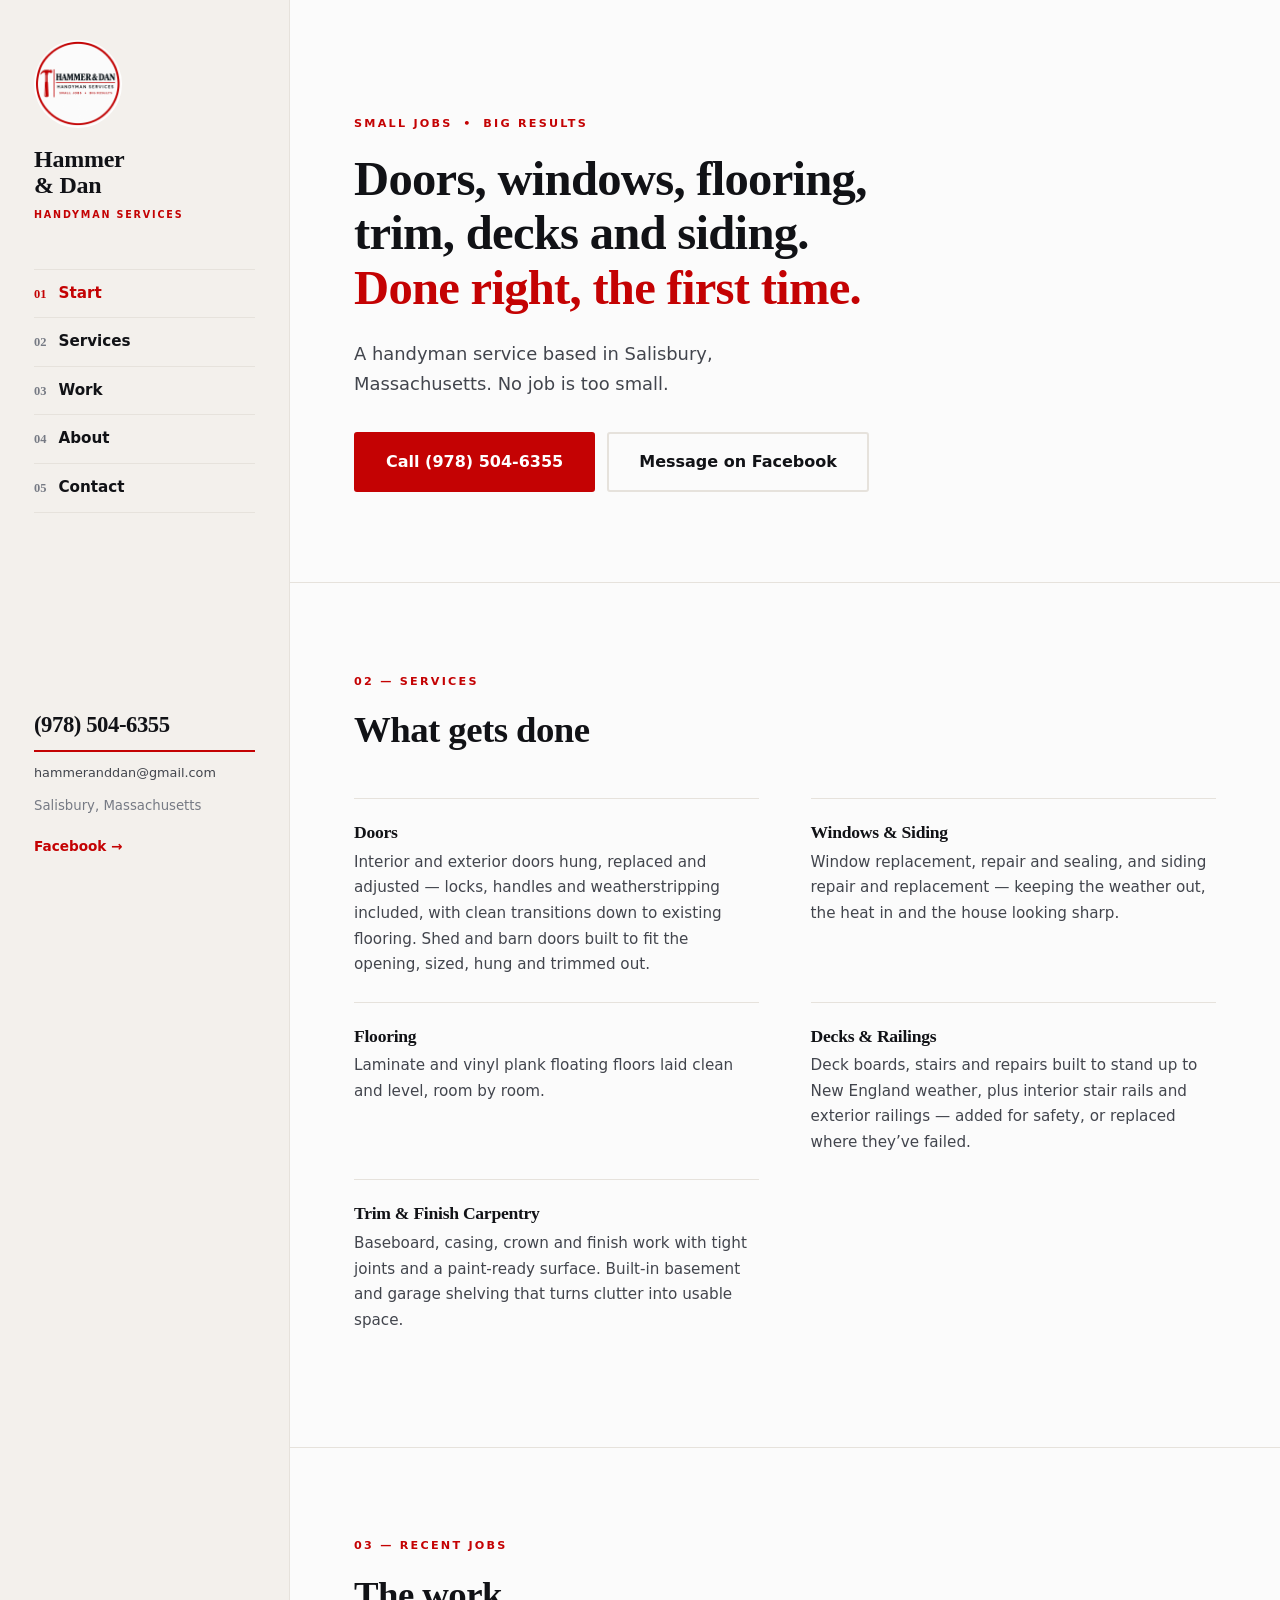
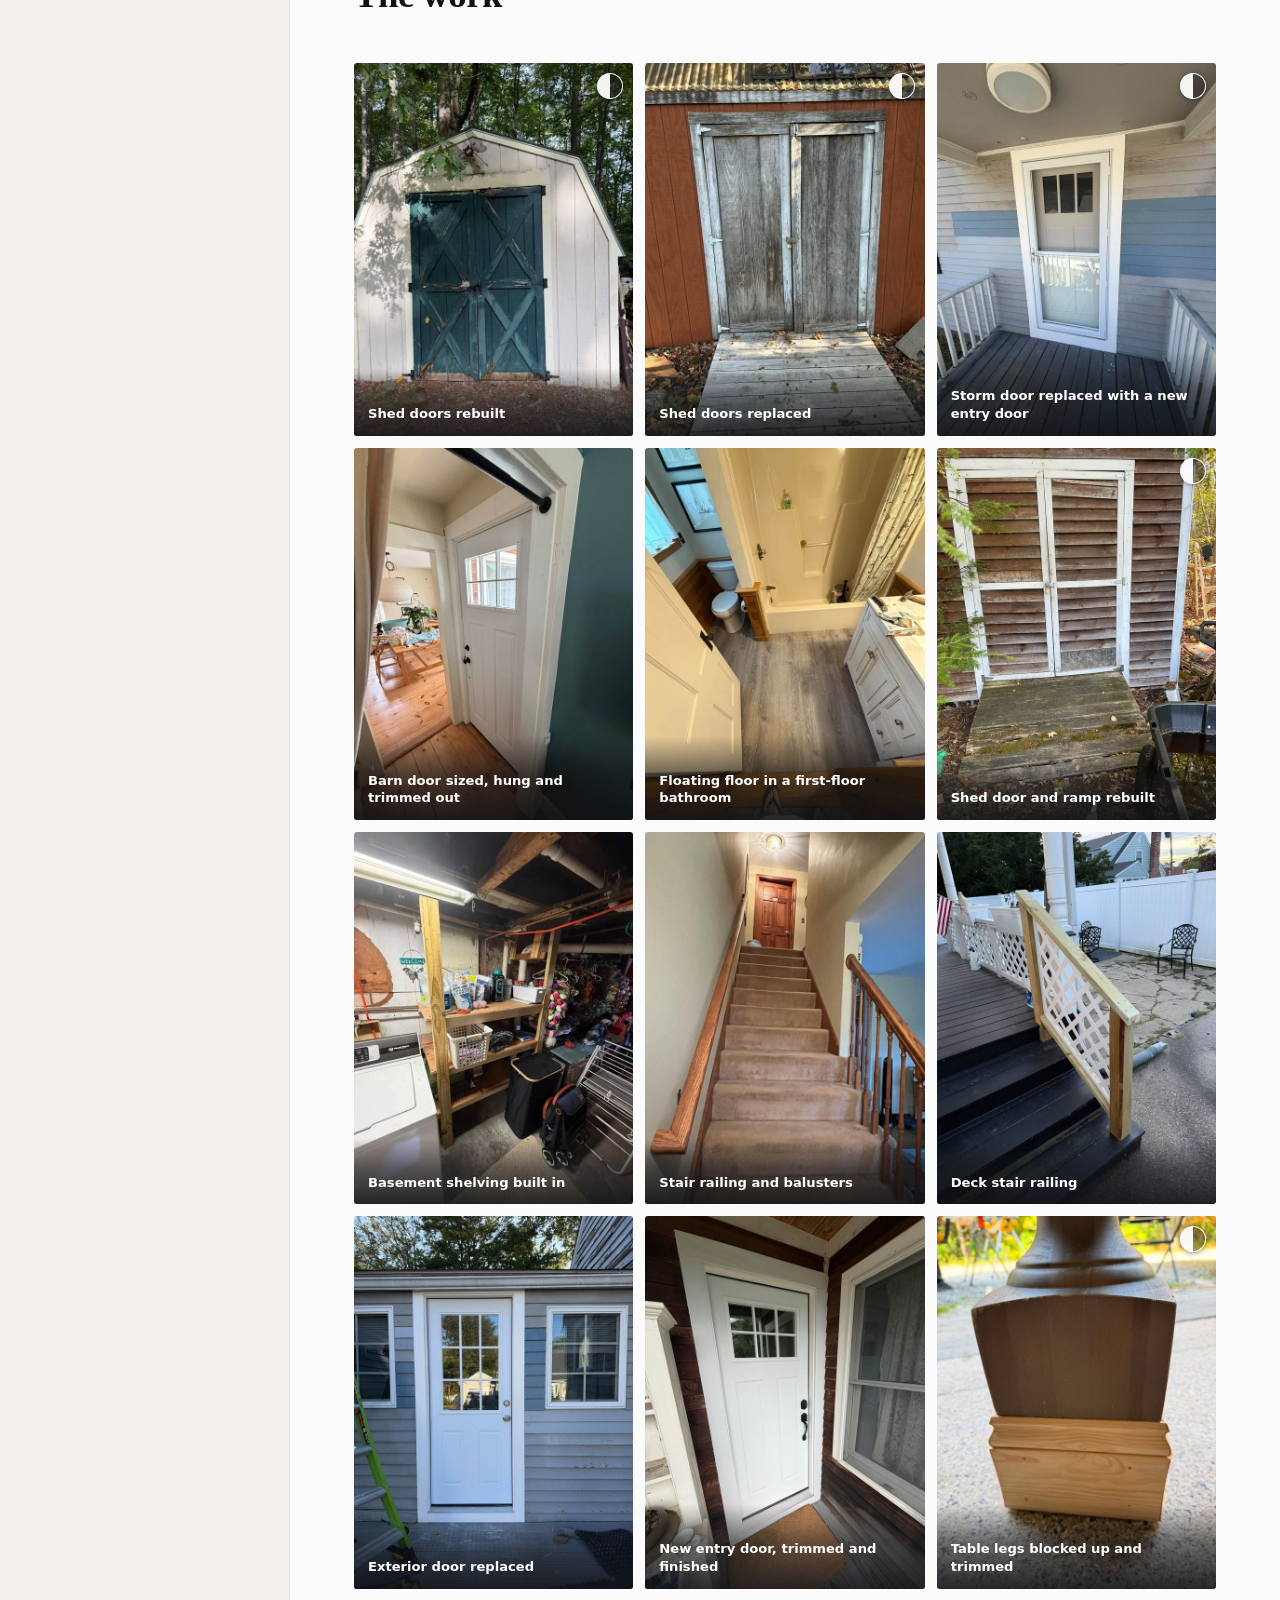
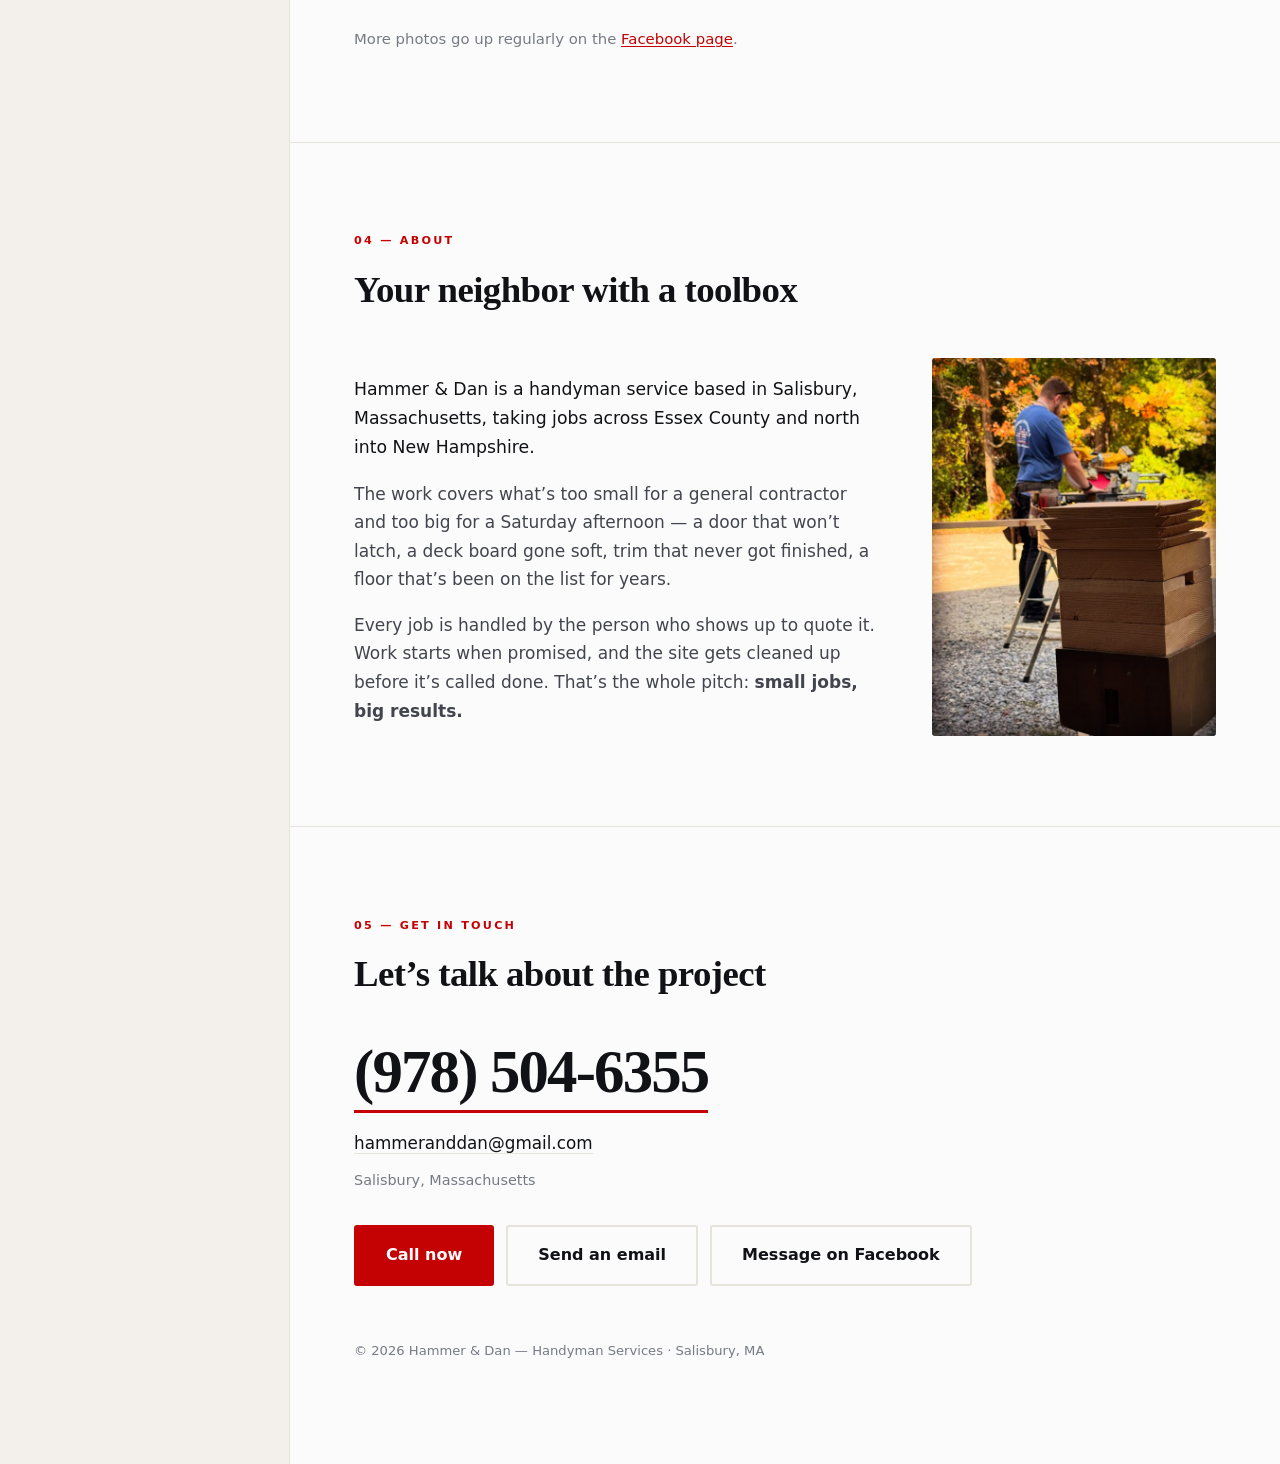
==== commit c4f7a541: "Five services instead of nine Co-Authored-By: Claude Opus 5 <noreply@anthropic.com>" ====
--- a/index.html
+++ b/index.html
@@ -82,45 +82,31 @@
           <h3>Doors</h3>
           <p>Interior and exterior doors hung, replaced and adjusted — locks, handles
              and weatherstripping included, with clean transitions down to existing
-             flooring.</p>
+             flooring. Shed and barn doors built to fit the opening, sized, hung and
+             trimmed out.</p>
         </div>
         <div class="svc-item">
-          <h3>Windows</h3>
-          <p>Window replacement, repair and sealing to keep the weather out and the
-             heat in.</p>
+          <h3>Windows &amp; Siding</h3>
+          <p>Window replacement, repair and sealing, and siding repair and
+             replacement — keeping the weather out, the heat in and the house
+             looking sharp.</p>
         </div>
         <div class="svc-item">
-          <h3>Floating Flooring</h3>
-          <p>Laminate and vinyl plank floors laid clean and level, room by room.</p>
+          <h3>Flooring</h3>
+          <p>Laminate and vinyl plank floating floors laid clean and level, room by
+             room.</p>
+        </div>
+        <div class="svc-item">
+          <h3>Decks &amp; Railings</h3>
+          <p>Deck boards, stairs and repairs built to stand up to New England
+             weather, plus interior stair rails and exterior railings — added for
+             safety, or replaced where they&rsquo;ve failed.</p>
         </div>
         <div class="svc-item">
           <h3>Trim &amp; Finish Carpentry</h3>
           <p>Baseboard, casing, crown and finish work with tight joints and a
-             paint-ready surface.</p>
-        </div>
-        <div class="svc-item">
-          <h3>Decks</h3>
-          <p>Deck boards, stairs, railings and repairs — built to stand up to New
-             England weather.</p>
-        </div>
-        <div class="svc-item">
-          <h3>Siding</h3>
-          <p>Siding repair and replacement to keep a house sealed and looking sharp.</p>
-        </div>
-        <div class="svc-item">
-          <h3>Railings</h3>
-          <p>Interior stair rails and exterior deck railings — added for safety, or
-             replaced where they&rsquo;ve failed.</p>
-        </div>
-        <div class="svc-item">
-          <h3>Sheds &amp; Outbuildings</h3>
-          <p>Shed doors built to fit the opening, lean-tos enclosed, barn doors sized,
-             hung and trimmed out.</p>
-        </div>
-        <div class="svc-item">
-          <h3>Shelving &amp; Storage</h3>
-          <p>Built-in basement and garage shelving that turns clutter into usable
-             space.</p>
+             paint-ready surface. Built-in basement and garage shelving that turns
+             clutter into usable space.</p>
         </div>
       </div>
     </section>
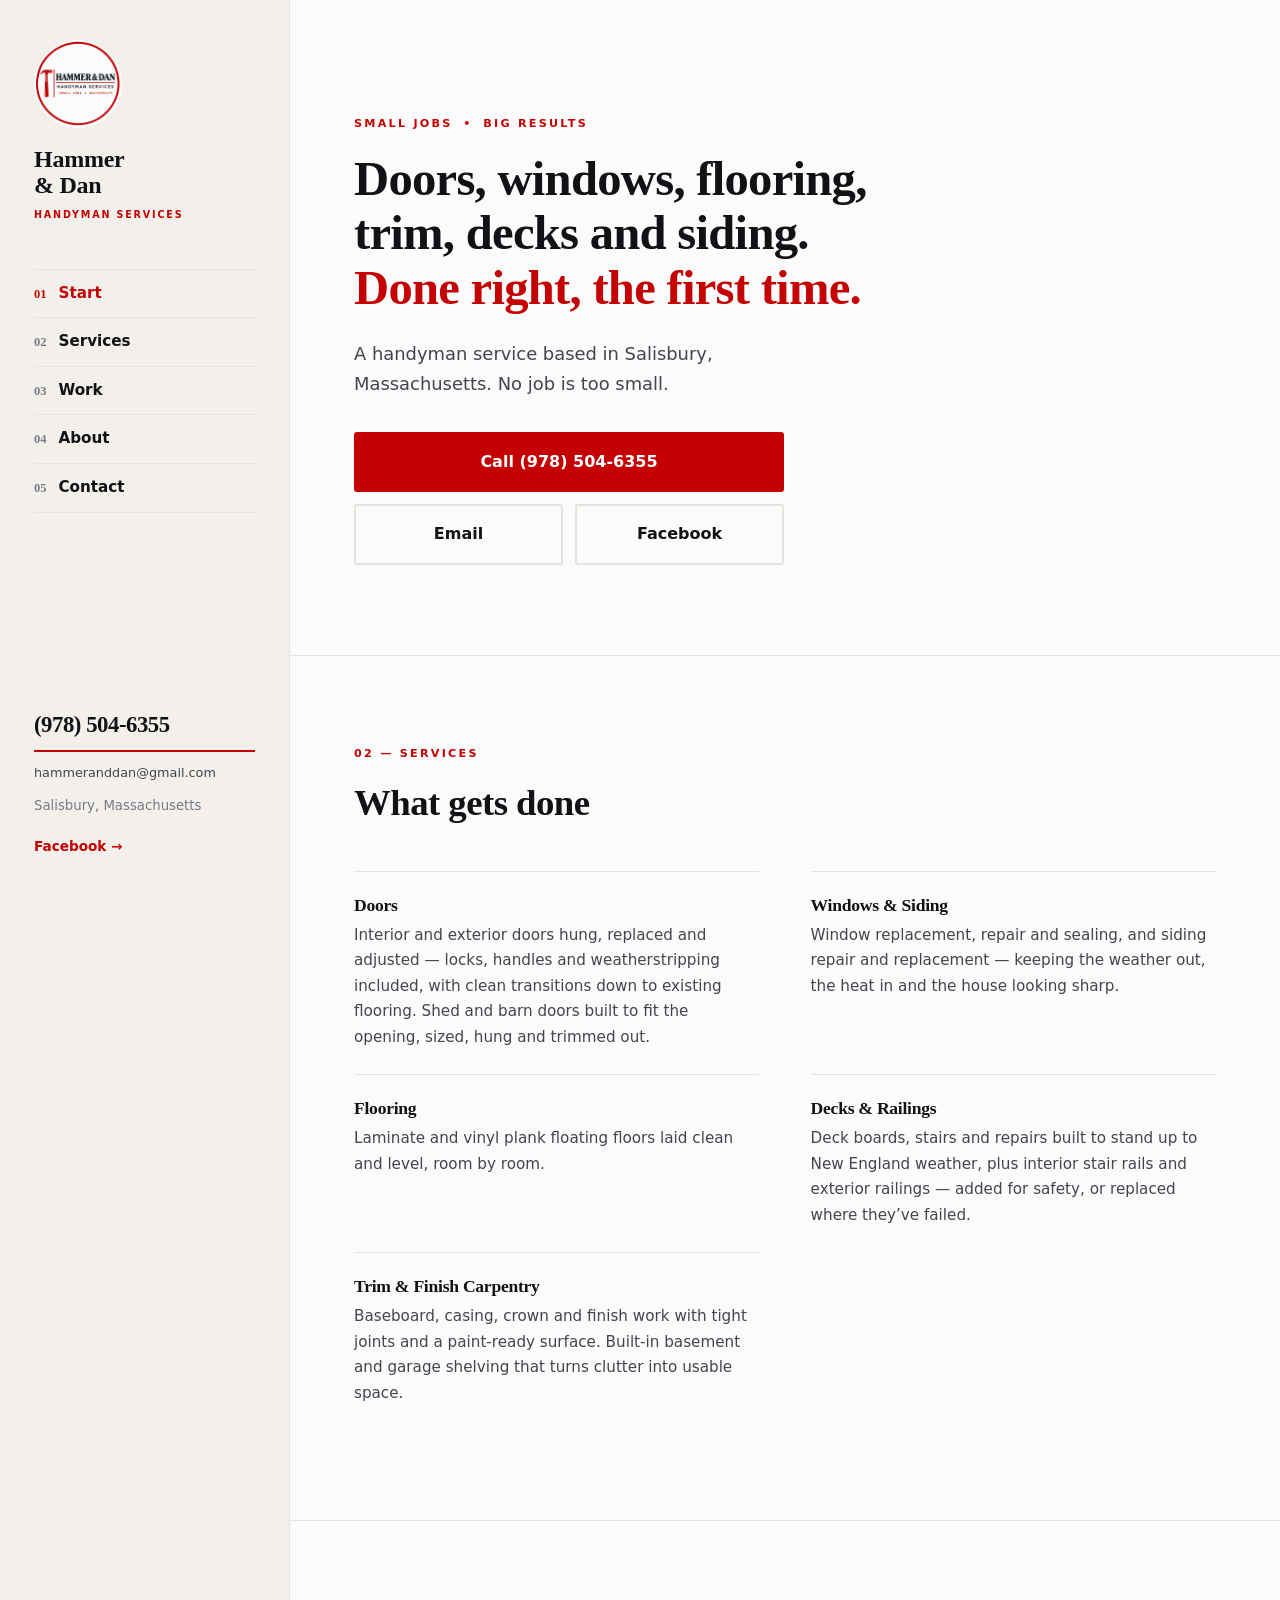
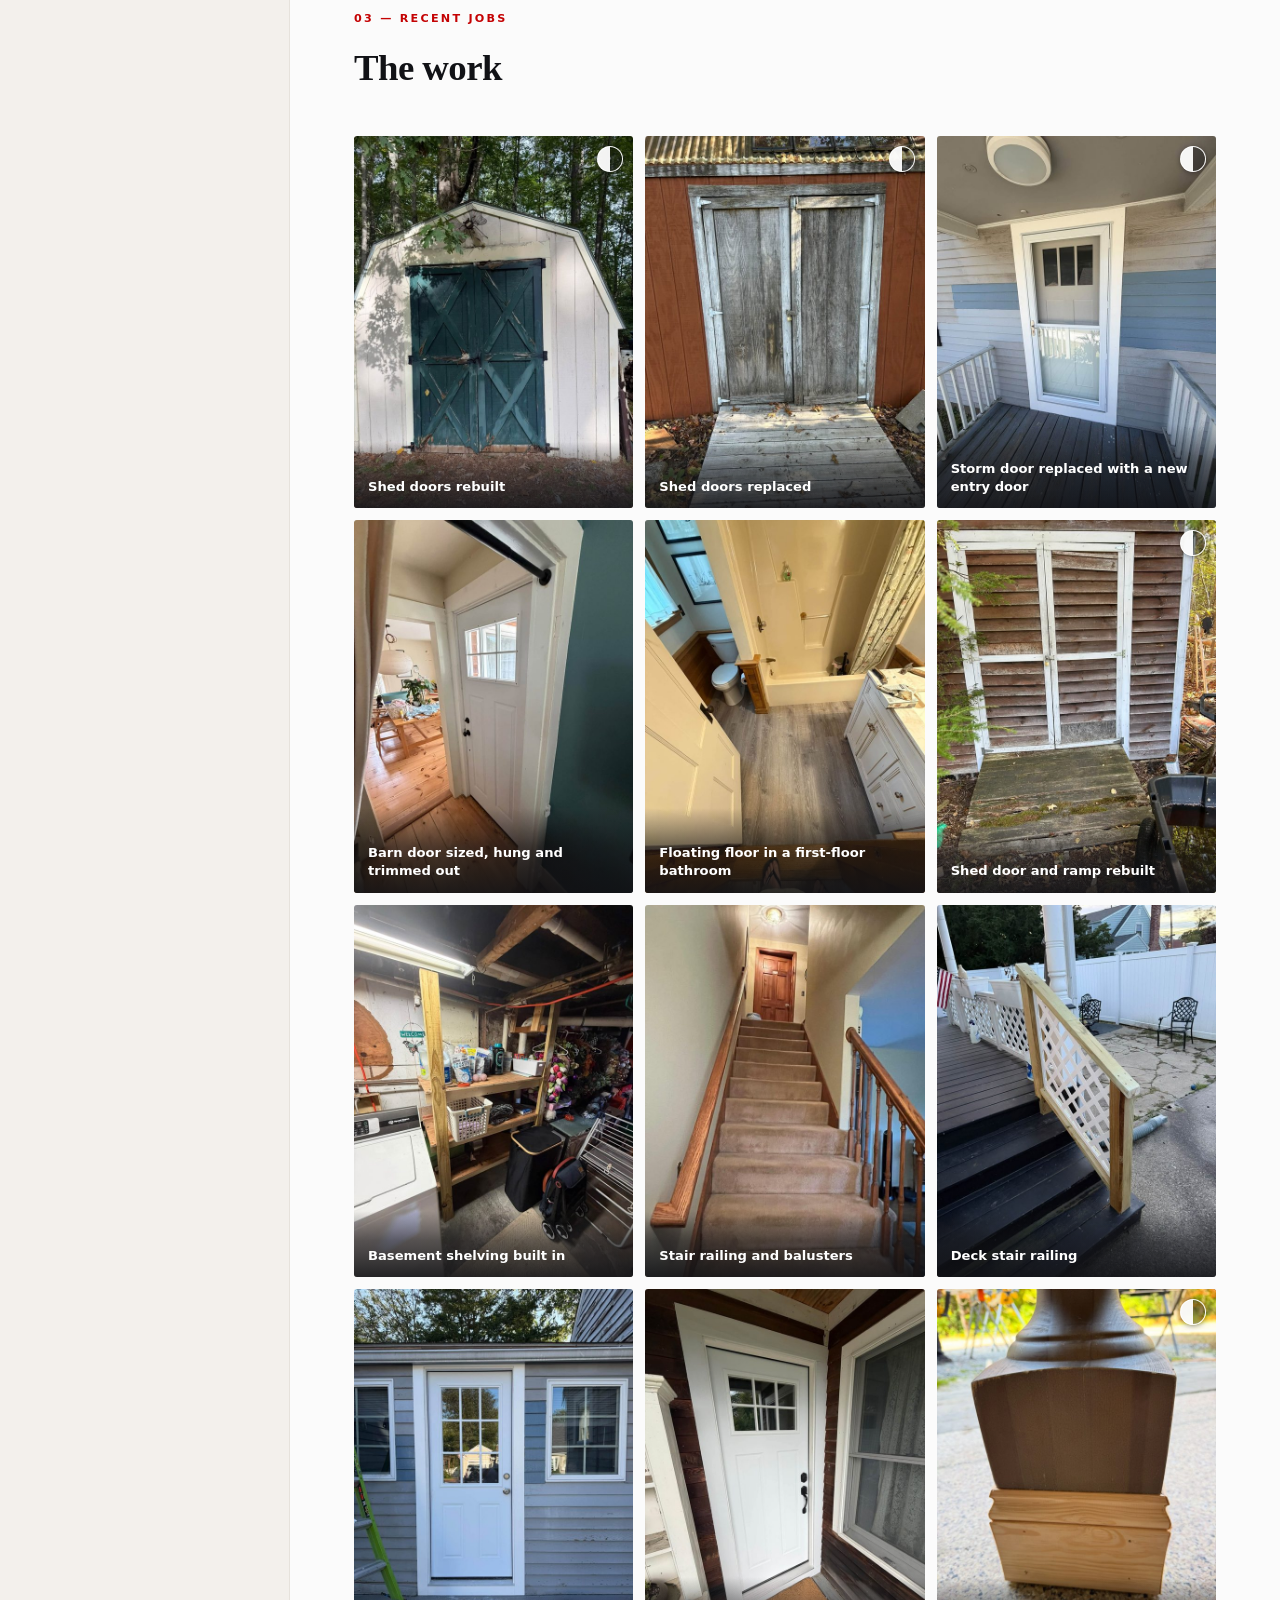
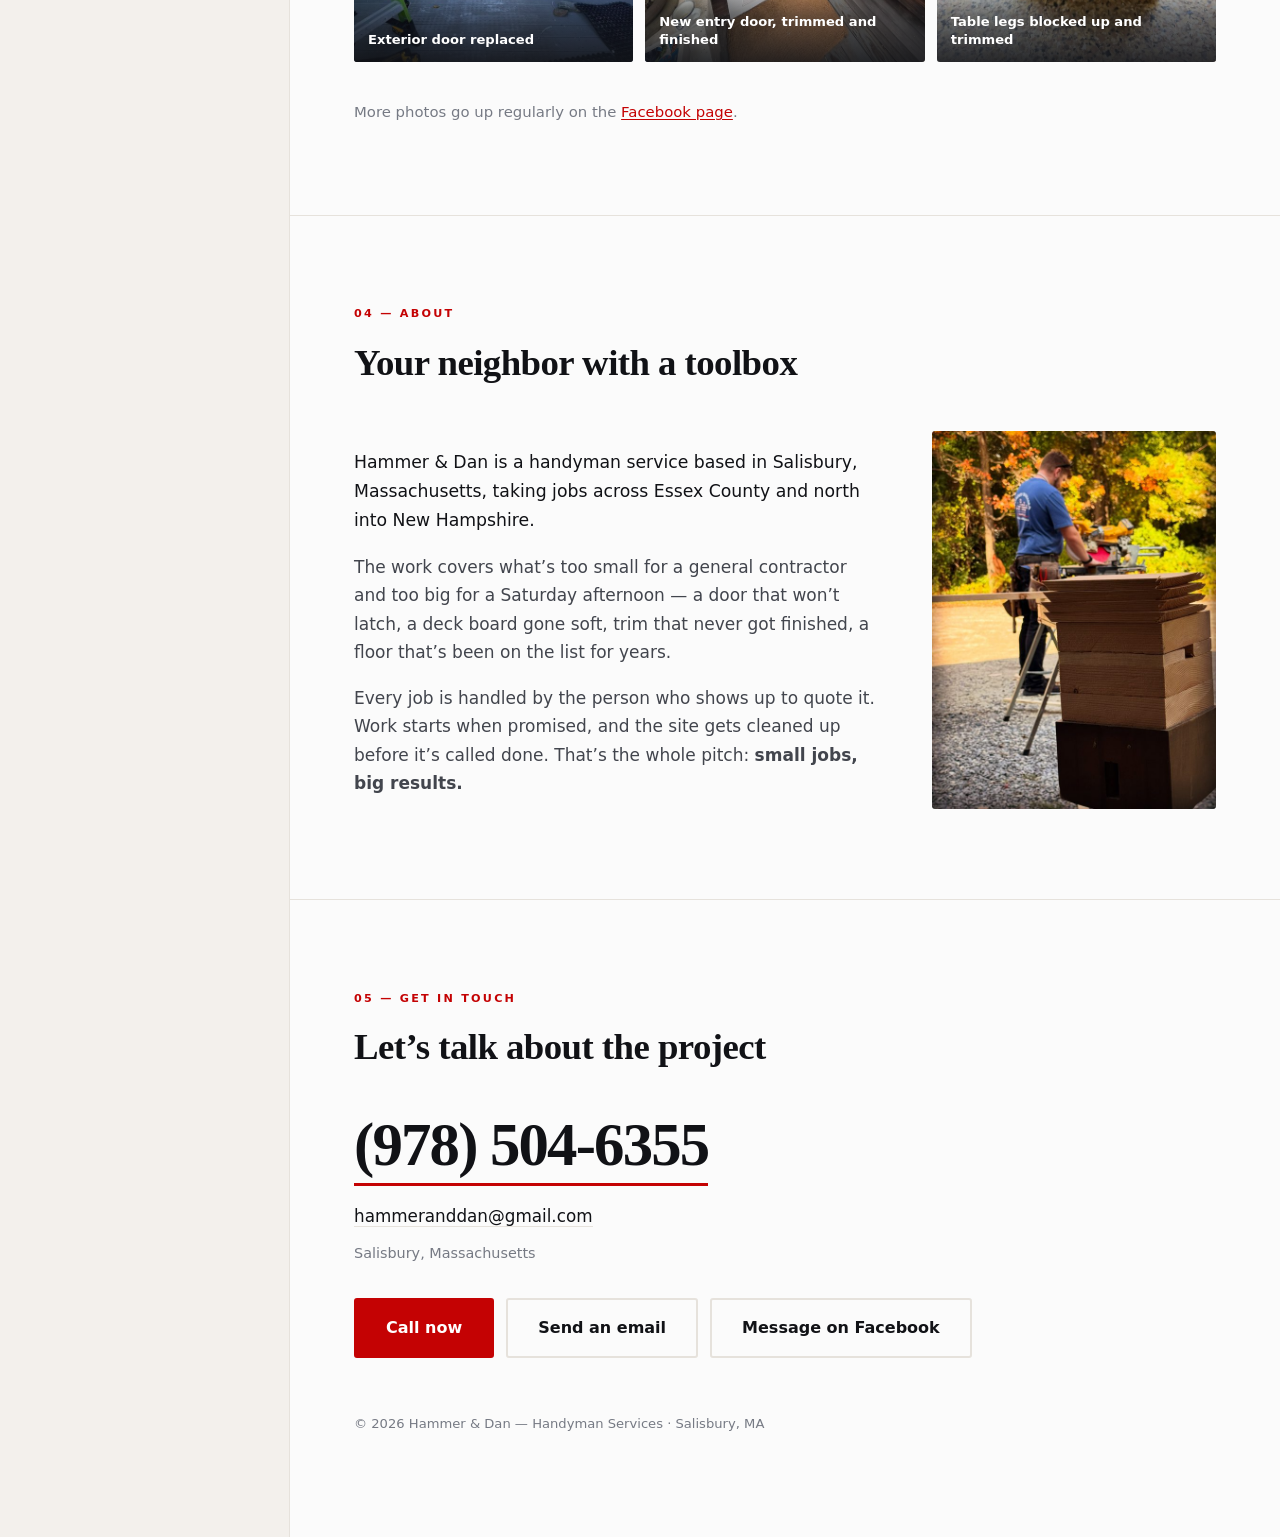
==== commit 97bae71f: "Intro buttons: Call above, Email and Facebook split beneath Co-Authored-By: Claude Opus 5 <noreply@a" ====
--- a/index.html
+++ b/index.html
@@ -62,12 +62,11 @@
       <p class="lede">
         A handyman service based in Salisbury, Massachusetts. No job is too small.
       </p>
-      <p class="cta-row">
+      <div class="cta-stack">
         <a class="btn btn-lg" href="tel:+19785046355">Call (978)&nbsp;504-6355</a>
-        <a class="btn btn-lg btn-ghost" href="https://www.facebook.com/p/Hammer-Dan-handyman-services-61594591340683/" target="_blank" rel="noopener">
-          Message on Facebook
-        </a>
-      </p>
+        <a class="btn btn-lg btn-ghost" href="mailto:hammeranddan@gmail.com">Email</a>
+        <a class="btn btn-lg btn-ghost" href="https://www.facebook.com/p/Hammer-Dan-handyman-services-61594591340683/" target="_blank" rel="noopener">Facebook</a>
+      </div>
     </section>
 
     <!-- services -->
--- a/style.css
+++ b/style.css
@@ -209,6 +209,17 @@
 
 .cta-row { display: flex; flex-wrap: wrap; gap: 12px; margin: 0; }
 
+/* Intro buttons: Call spans the full width, Email and Facebook split the row
+   beneath it. Capped so they do not stretch across the whole content column. */
+.cta-stack {
+  display: grid;
+  grid-template-columns: 1fr 1fr;
+  gap: 12px;
+  max-width: 430px;
+}
+.cta-stack > :first-child { grid-column: 1 / -1; }
+.cta-stack .btn { text-align: center; padding-inline: 16px; }
+
 /* ------------------------------- services ------------------------------- */
 
 .svc {
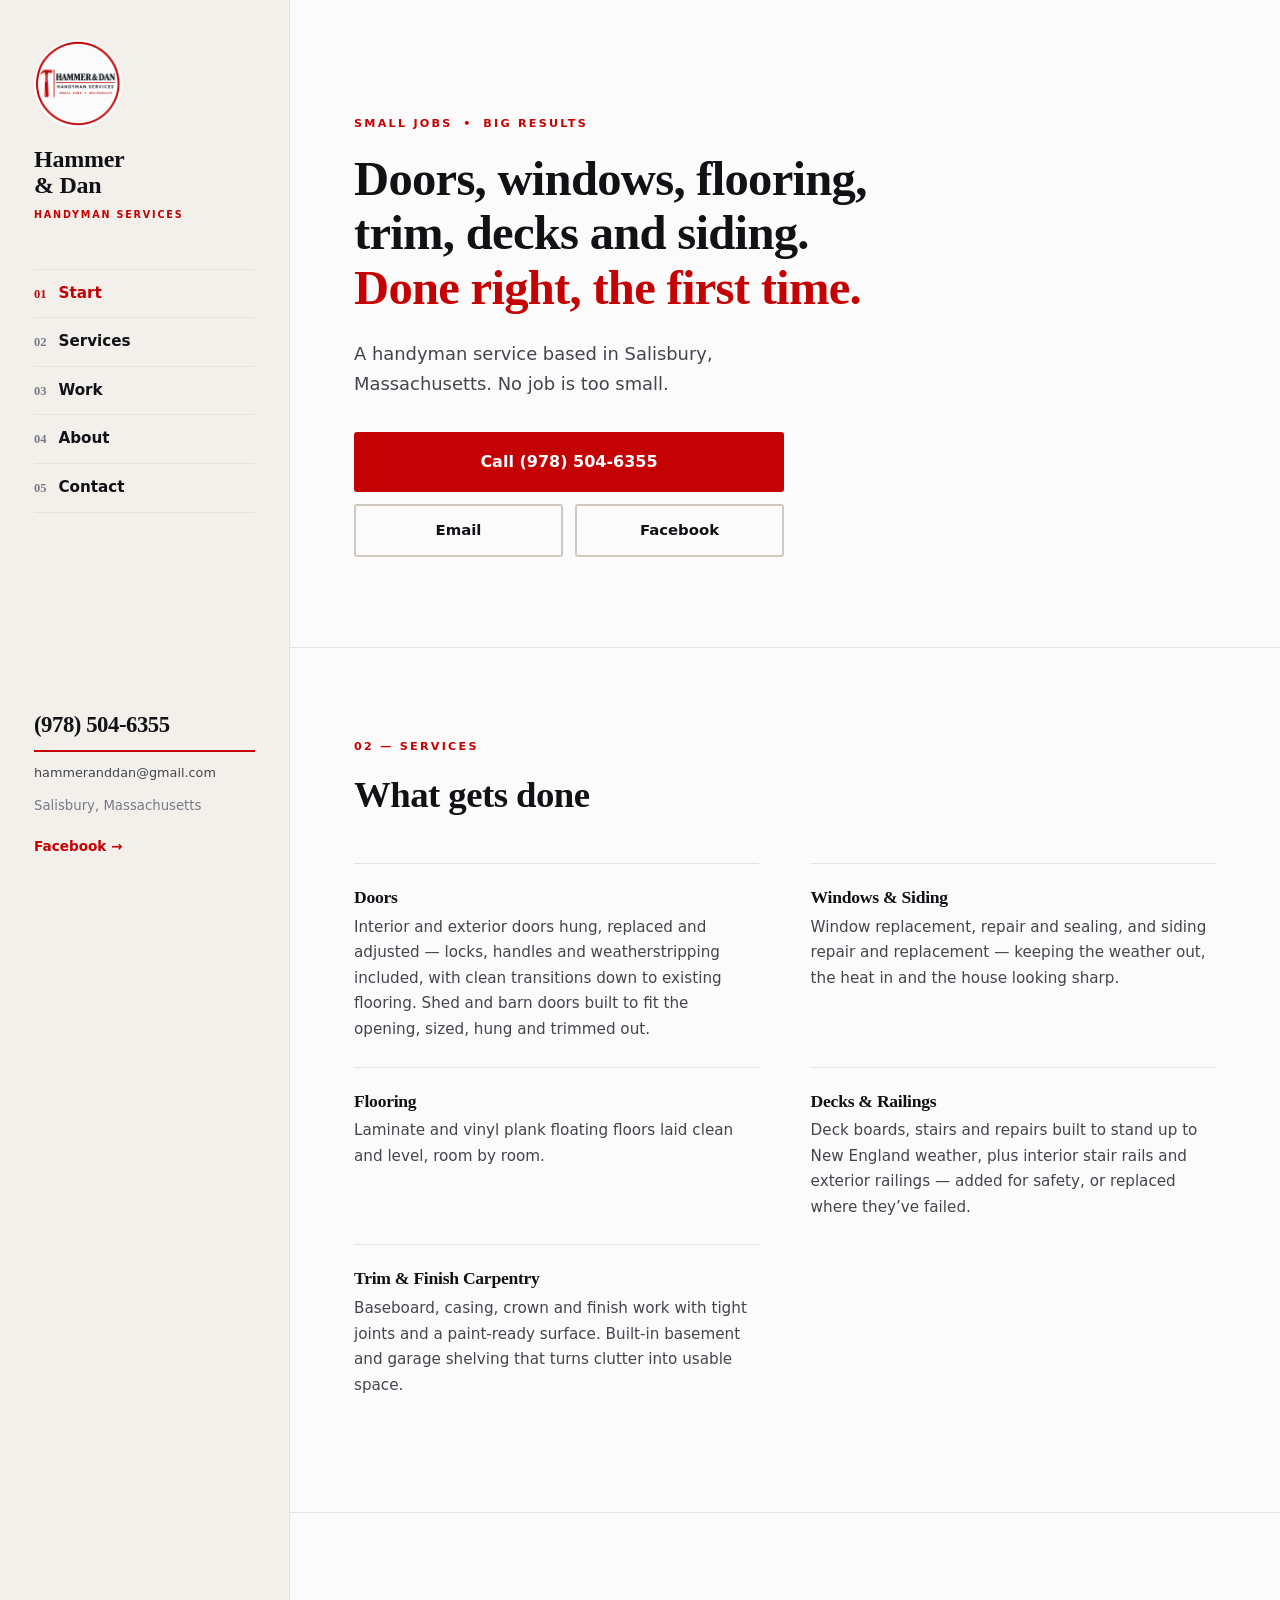
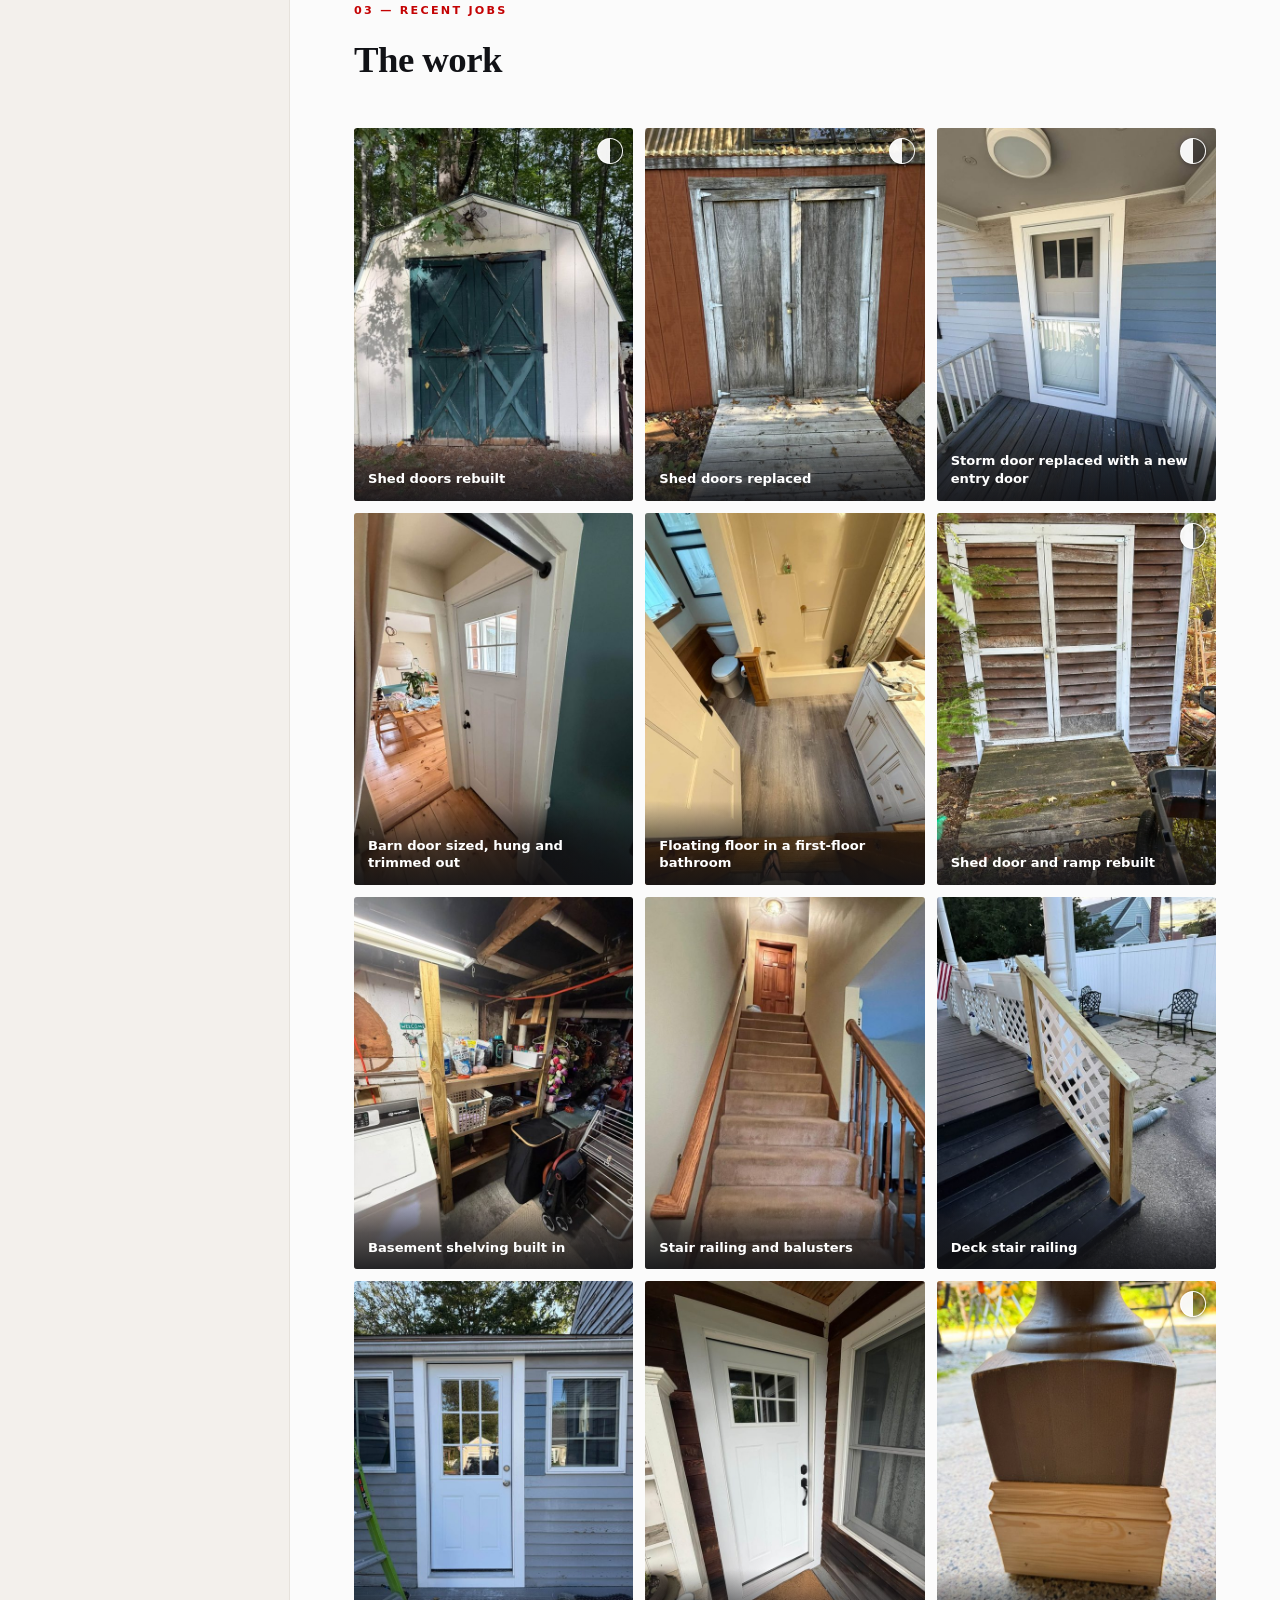
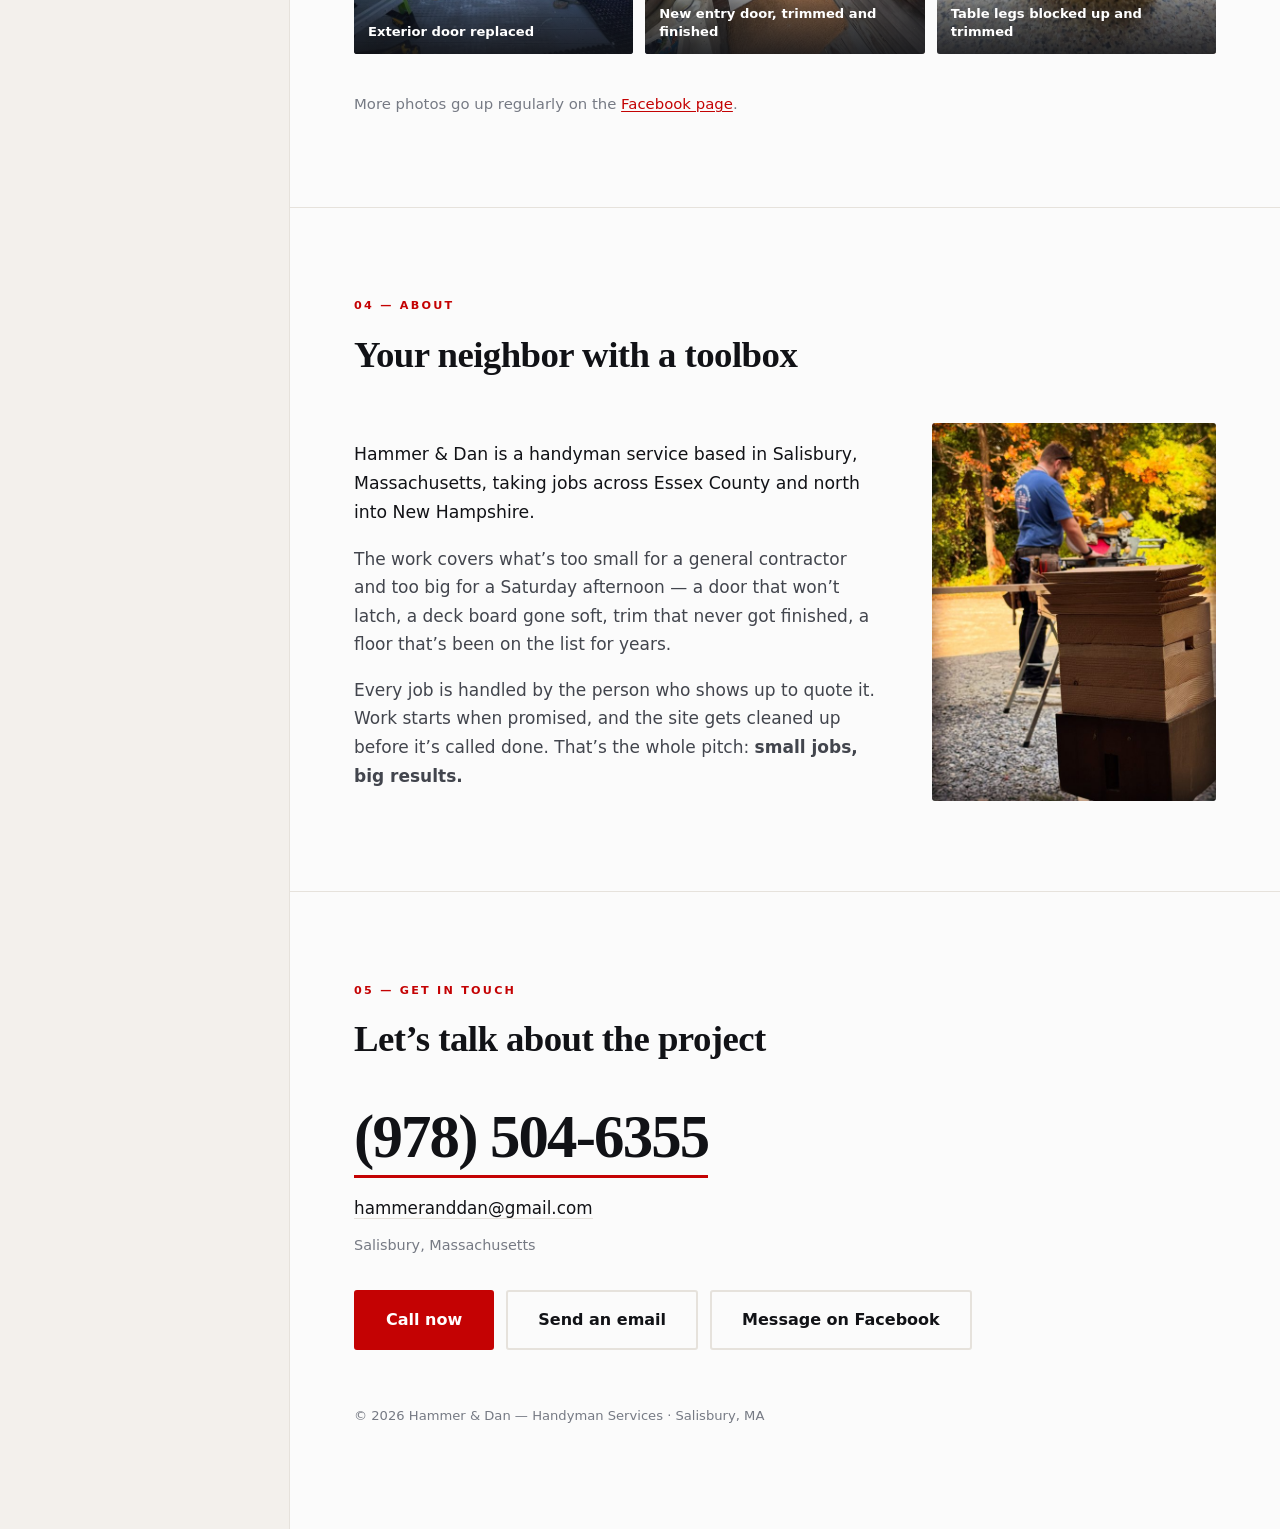
==== commit 1fc6d946: "Mobile: firmer secondary buttons, call bar held back over the hero Co-Authored-By: Claude Opus 5 <no" ====
--- a/index.html
+++ b/index.html
@@ -354,6 +354,18 @@
     sections.forEach(function (s) { spy.observe(s); });
   }
 
+  /* The sticky call bar repeats the hero's Call button while the hero is still
+     on screen — two red bars at once. Hold it back until the intro scrolls by. */
+  var bar = document.querySelector(".callbar");
+  var intro = document.getElementById("intro");
+  if (bar && intro && "IntersectionObserver" in window) {
+    new IntersectionObserver(function (entries) {
+      bar.classList.toggle("show", !entries[0].isIntersecting);
+    }, { rootMargin: "-80px 0px 0px 0px" }).observe(intro);
+  } else if (bar) {
+    bar.classList.add("show");
+  }
+
   /* Lightbox — one photo, or a before/after pair side by side */
   var box = document.getElementById("lightbox");
   var imgA = document.getElementById("lbImgA");
--- a/style.css
+++ b/style.css
@@ -220,6 +220,16 @@
 .cta-stack > :first-child { grid-column: 1 / -1; }
 .cta-stack .btn { text-align: center; padding-inline: 16px; }
 
+/* Email and Facebook are secondary to Call, so they sit shorter and carry a
+   firmer border - the default ghost outline is nearly invisible against the
+   off-white page at this size. */
+.cta-stack .btn-ghost {
+  padding-block: 12px;
+  font-size: .93rem;
+  border-color: #CFC8BF;
+  align-self: start;
+}
+
 /* ------------------------------- services ------------------------------- */
 
 .svc {
@@ -416,7 +426,7 @@
   .rail-foot { display: none; }
 
   html { scroll-padding-top: 76px; }
-  .callbar { display: block; }
+  .callbar.show { display: block; }
   body { padding-bottom: 62px; }
 }
 
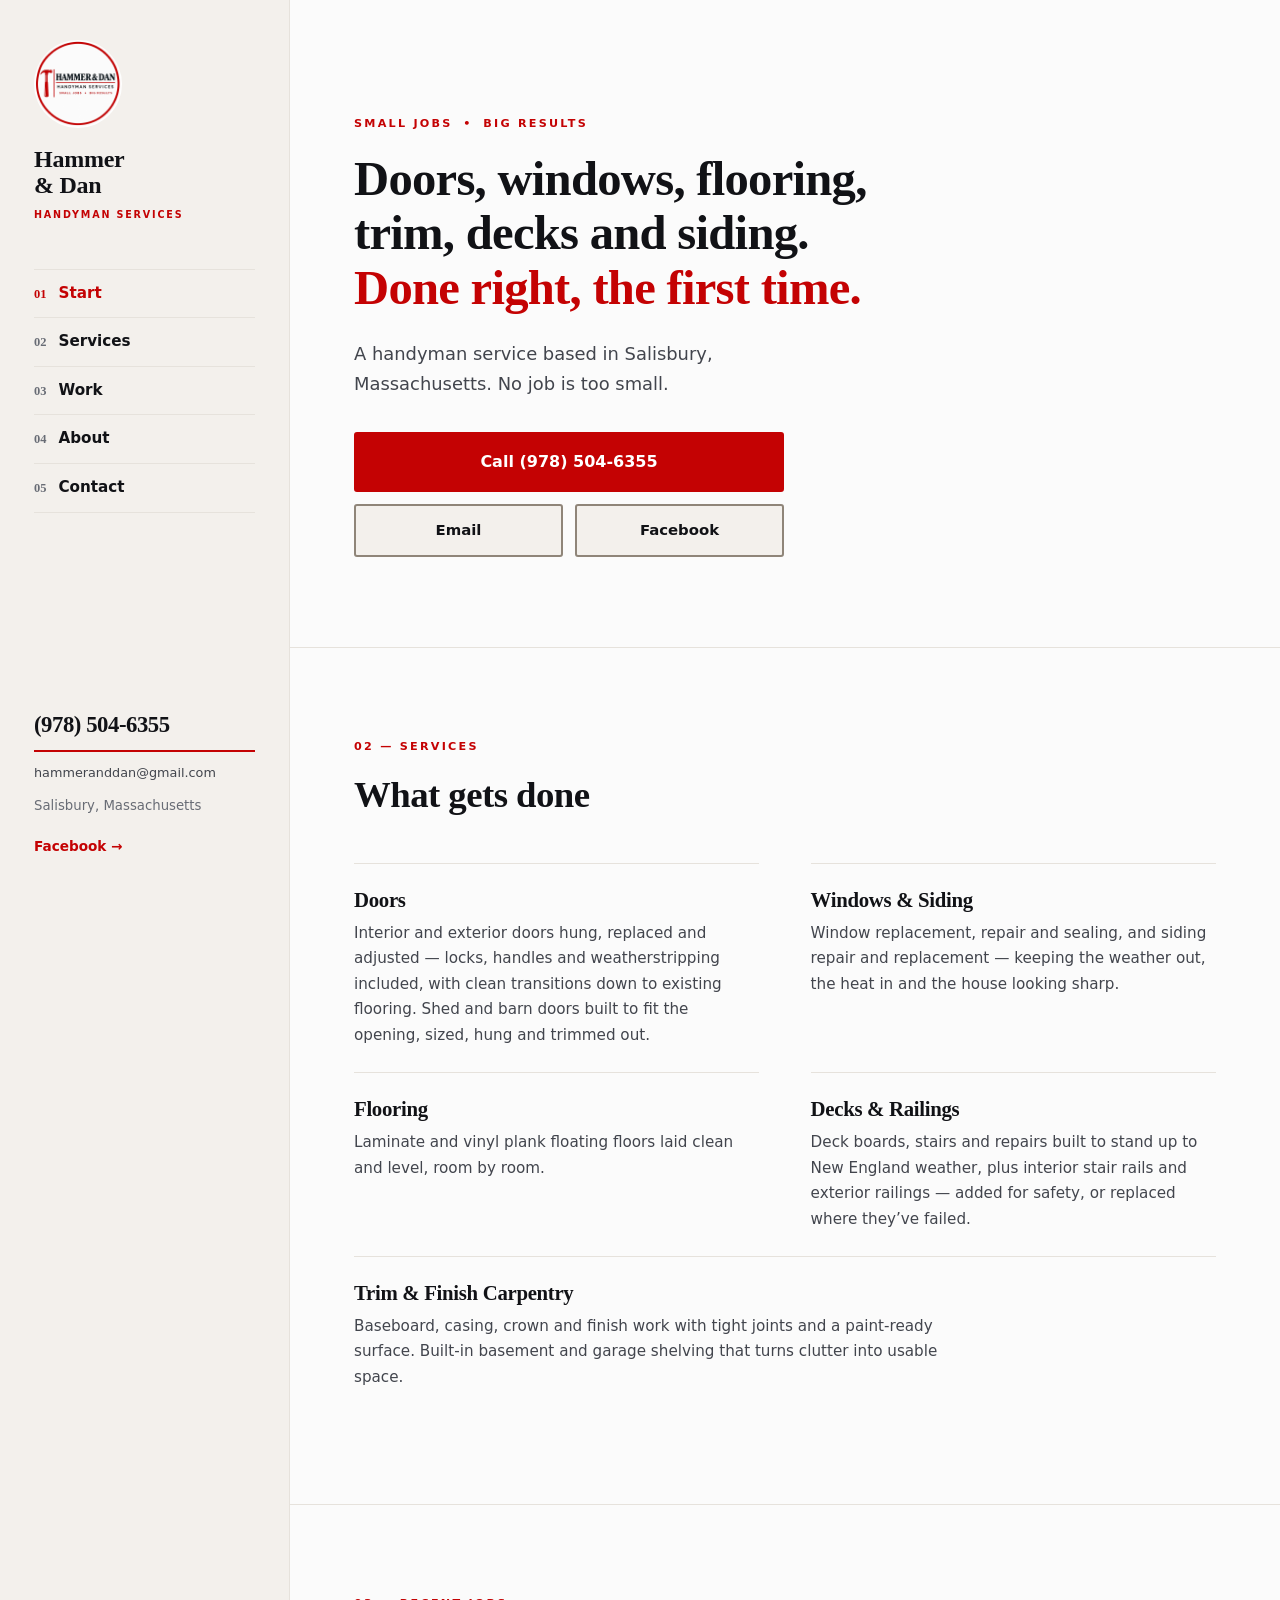
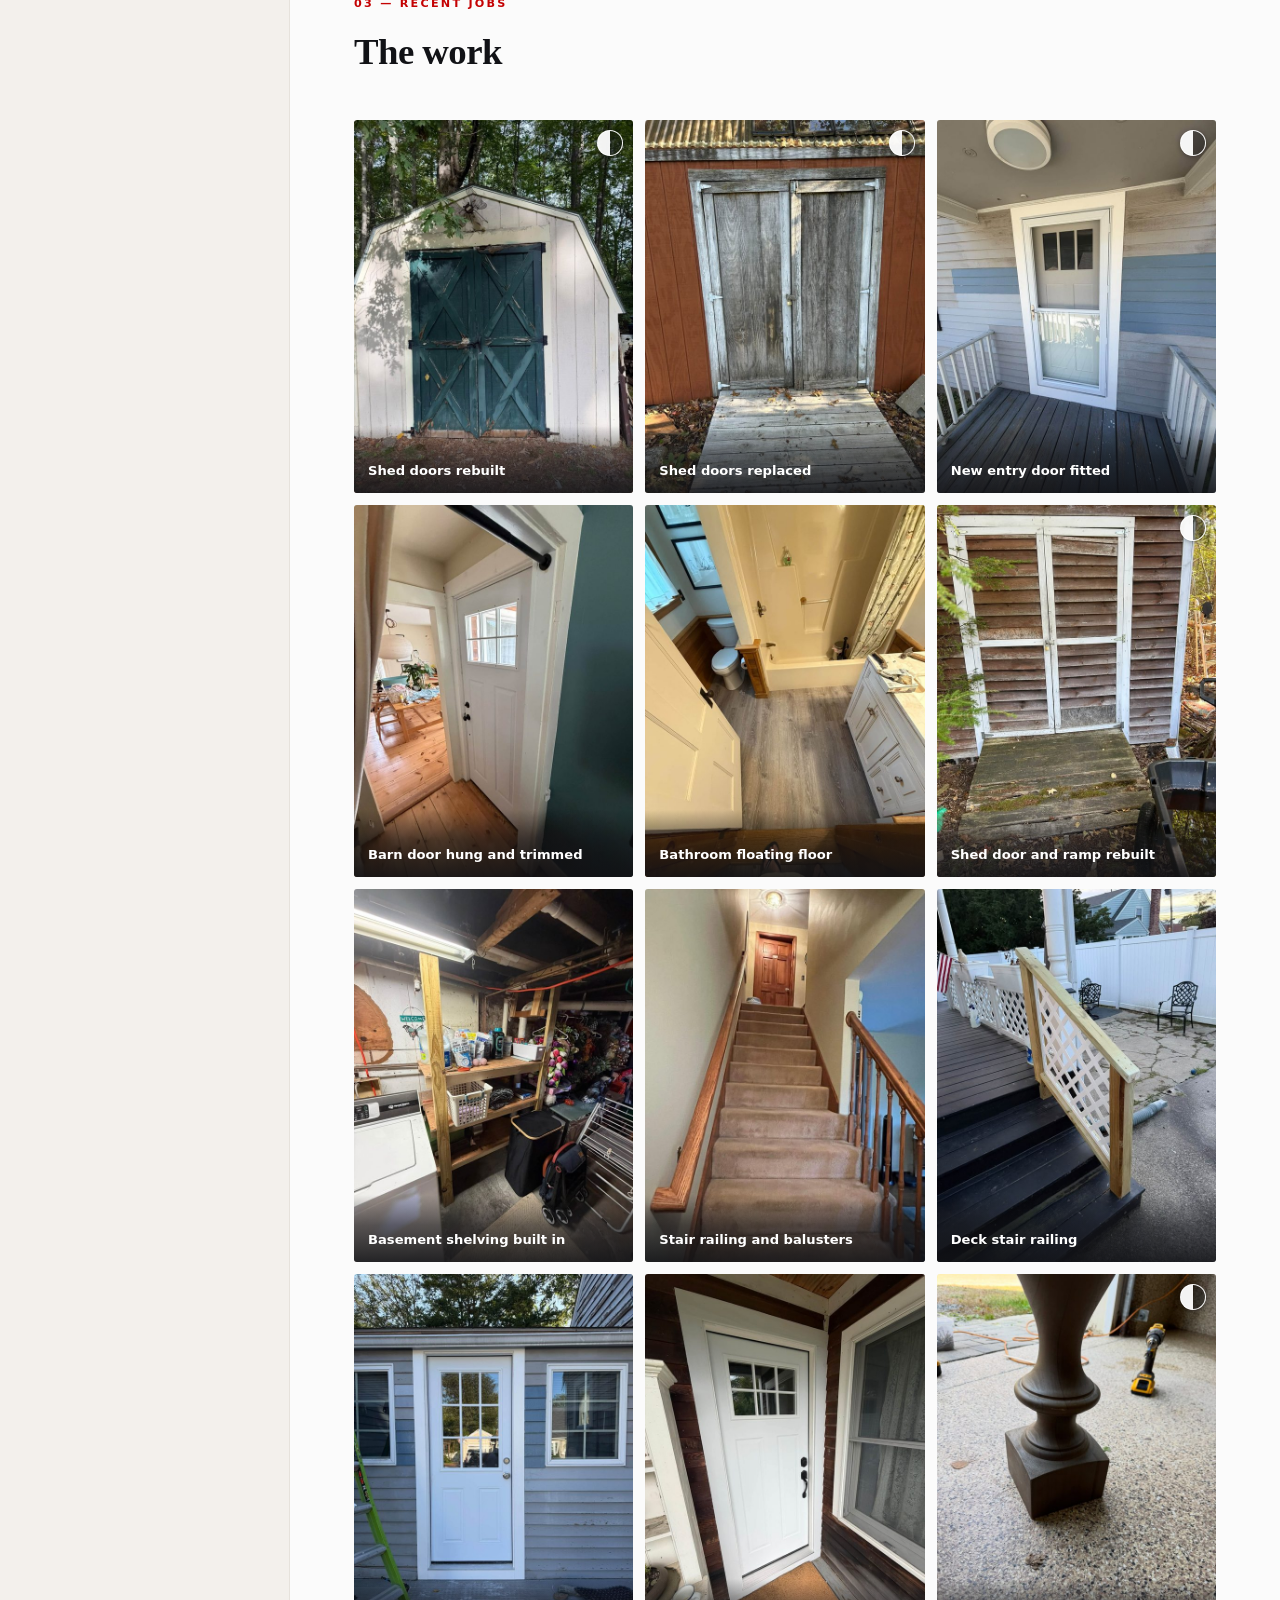
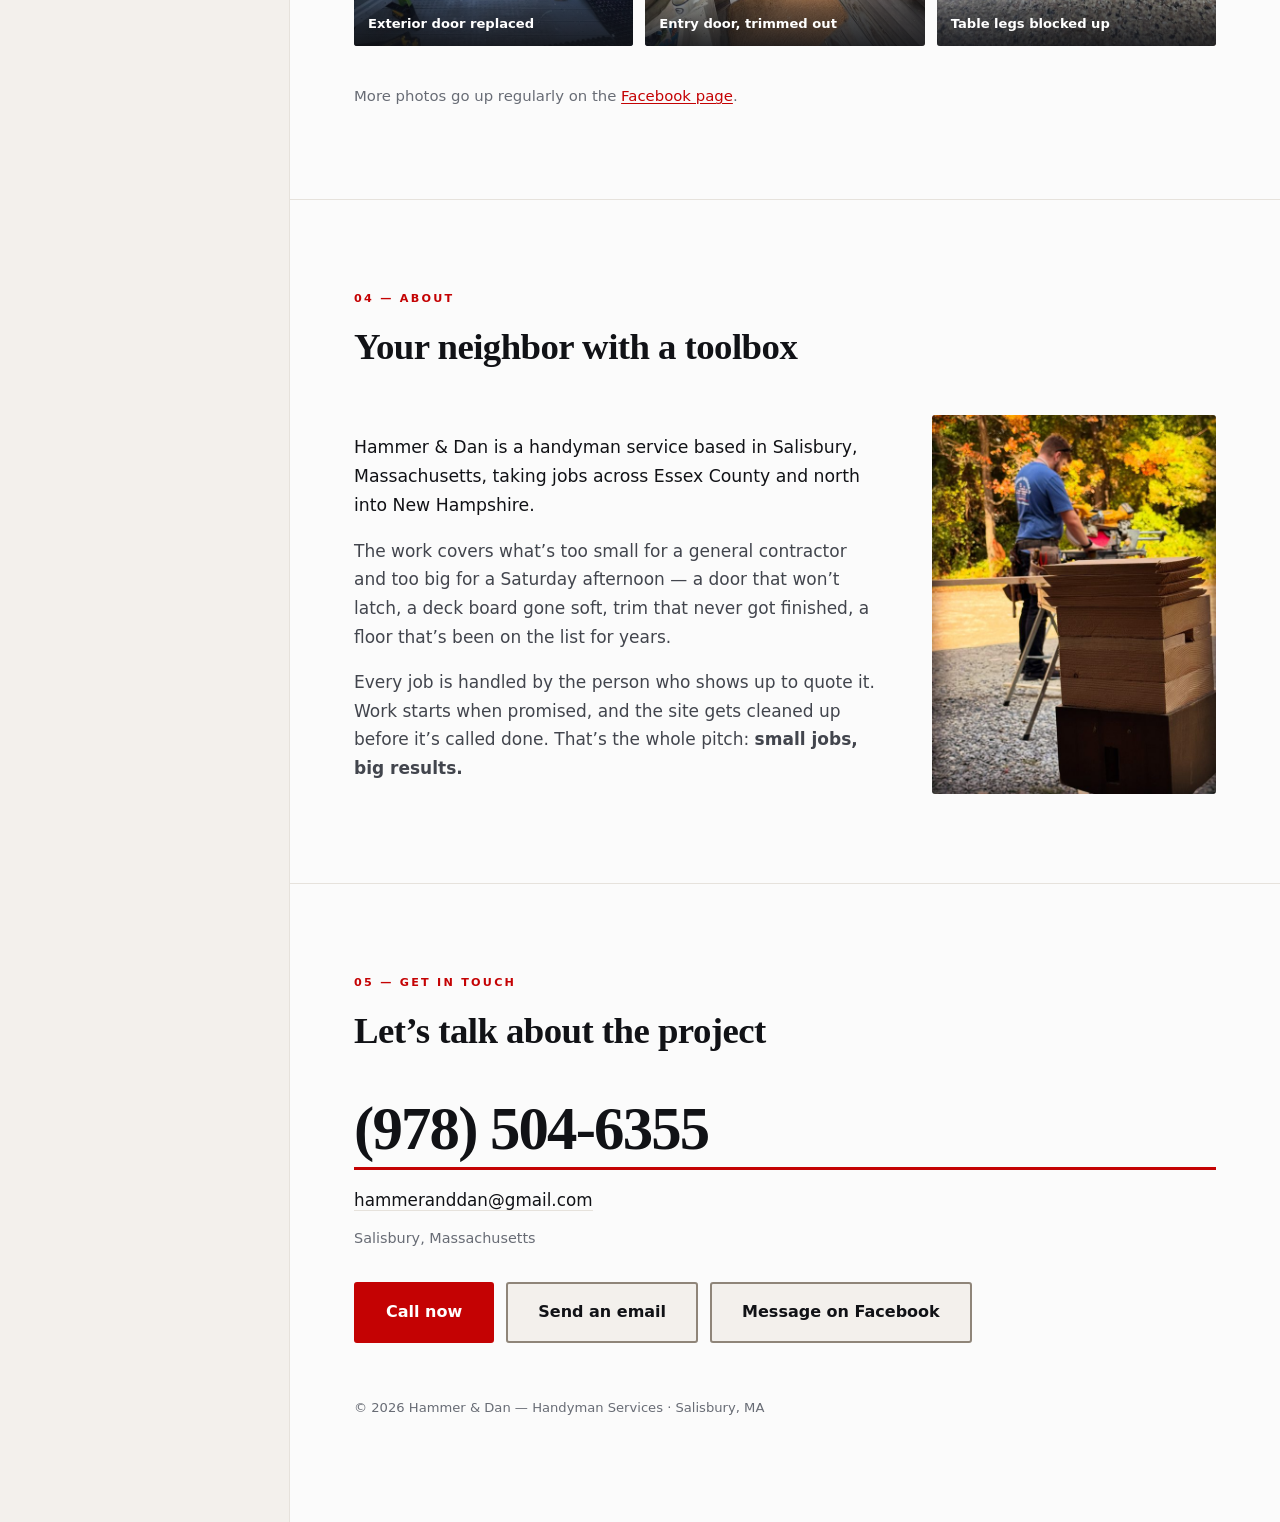
==== commit 24738e7e: "Design pass: layout fixes, AA contrast, and link metadata Services grid capped at two columns so fiv" ====
--- a/index.html
+++ b/index.html
@@ -5,13 +5,48 @@
 <meta name="viewport" content="width=device-width, initial-scale=1">
 <title>Hammer &amp; Dan — Handyman Services | Salisbury, MA</title>
 <meta name="description" content="Handyman services based in Salisbury, MA. Doors, windows, floating flooring, trim, decks, siding, railings, shed doors and shelving. Small jobs, big results. Call (978) 504-6355.">
+<meta name="theme-color" content="#F3F0EC">
 <link rel="icon" href="images/logo.jpg">
+<link rel="canonical" href="https://iamt4nk.github.io/hammerndan/">
 <link rel="stylesheet" href="style.css">
 
+<!-- Open Graph needs absolute URLs — a relative og:image is silently dropped by
+     Facebook's crawler, which is the one place this link gets shared. Update
+     every absolute URL here (and in the JSON-LD below) if the site moves to a
+     custom domain. -->
 <meta property="og:title" content="Hammer &amp; Dan — Handyman Services | Salisbury, MA">
 <meta property="og:description" content="Doors, windows, floating flooring, trim, decks and siding. Small jobs, big results.">
-<meta property="og:image" content="images/logo.jpg">
+<meta property="og:image" content="https://iamt4nk.github.io/hammerndan/images/logo.jpg">
+<meta property="og:url" content="https://iamt4nk.github.io/hammerndan/">
 <meta property="og:type" content="website">
+
+<script type="application/ld+json">
+{
+  "@context": "https://schema.org",
+  "@type": "HomeAndConstructionBusiness",
+  "name": "Hammer & Dan — Handyman Services",
+  "description": "Handyman services based in Salisbury, Massachusetts. Doors, windows, floating flooring, trim, decks, siding, railings, shed doors and shelving.",
+  "url": "https://iamt4nk.github.io/hammerndan/",
+  "image": "https://iamt4nk.github.io/hammerndan/images/logo.jpg",
+  "logo": "https://iamt4nk.github.io/hammerndan/images/logo.jpg",
+  "telephone": "+1-978-504-6355",
+  "email": "hammeranddan@gmail.com",
+  "slogan": "Small jobs, big results.",
+  "address": {
+    "@type": "PostalAddress",
+    "addressLocality": "Salisbury",
+    "addressRegion": "MA",
+    "addressCountry": "US"
+  },
+  "areaServed": [
+    { "@type": "AdministrativeArea", "name": "Essex County, Massachusetts" },
+    { "@type": "AdministrativeArea", "name": "New Hampshire" }
+  ],
+  "sameAs": [
+    "https://www.facebook.com/p/Hammer-Dan-handyman-services-61594591340683/"
+  ]
+}
+</script>
 </head>
 <body>
 
@@ -45,7 +80,7 @@
 
       <div class="rail-foot">
         <a class="rail-phone" href="tel:+19785046355">(978)&nbsp;504-6355</a>
-        <a class="rail-email" href="mailto:hammeranddan@gmail.com">hammeranddan@gmail.com</a>
+        <a class="rail-email" href="mailto:hammeranddan@gmail.com?subject=Estimate%20request">hammeranddan@gmail.com</a>
         <p class="rail-note">Salisbury, Massachusetts</p>
         <a class="rail-fb" href="https://www.facebook.com/p/Hammer-Dan-handyman-services-61594591340683/" target="_blank" rel="noopener">Facebook &rarr;</a>
       </div>
@@ -58,13 +93,16 @@
     <!-- intro -->
     <section id="intro" class="intro">
       <p class="eyebrow">Small Jobs <span class="dot">&bull;</span> Big Results</p>
-      <h1>Doors, windows, flooring,<br>trim, decks and siding.<br><span class="accent">Done right, the first time.</span></h1>
+      <!-- No hard breaks: the measure is capped in CSS and balanced, so the
+           headline sets itself at every width instead of orphaning "flooring,"
+           on a phone. -->
+      <h1>Doors, windows, flooring, trim, decks and siding. <span class="accent">Done right, the first time.</span></h1>
       <p class="lede">
         A handyman service based in Salisbury, Massachusetts. No job is too small.
       </p>
       <div class="cta-stack">
         <a class="btn btn-lg" href="tel:+19785046355">Call (978)&nbsp;504-6355</a>
-        <a class="btn btn-lg btn-ghost" href="mailto:hammeranddan@gmail.com">Email</a>
+        <a class="btn btn-lg btn-ghost" href="mailto:hammeranddan@gmail.com?subject=Estimate%20request">Email</a>
         <a class="btn btn-lg btn-ghost" href="https://www.facebook.com/p/Hammer-Dan-handyman-services-61594591340683/" target="_blank" rel="noopener">Facebook</a>
       </div>
     </section>
@@ -125,10 +163,10 @@
              data-after="images/work/full/barn-shed-doors-after.jpg"
              data-label="Shed doors rebuilt">
             <span class="frames">
-              <img class="f-before" src="images/work/barn-shed-doors-before.jpg" alt="Barn-roof shed with weathered dark green cross-braced doors" loading="lazy" width="600" height="800">
+              <img class="f-before" src="images/work/barn-shed-doors-before.jpg" alt="" loading="lazy" width="600" height="800">
               <img class="f-after" src="images/work/barn-shed-doors-after.jpg" alt="The same shed with newly built natural wood cross-braced doors" loading="lazy" width="600" height="800">
             </span>
-            <span class="tag" aria-hidden="true"></span>
+            <span class="tag" aria-hidden="true"></span><span class="sr">Before and after</span>
             <span class="cap">Shed doors rebuilt</span>
           </a>
         </li>
@@ -139,10 +177,10 @@
              data-after="images/work/full/shed-doors-after.jpg"
              data-label="Shed doors replaced">
             <span class="frames">
-              <img class="f-before" src="images/work/shed-doors-before.jpg" alt="Red shed with weathered grey double doors and an old wooden ramp" loading="lazy" width="600" height="800">
+              <img class="f-before" src="images/work/shed-doors-before.jpg" alt="" loading="lazy" width="600" height="800">
               <img class="f-after" src="images/work/shed-doors-after.jpg" alt="The same shed fitted with new natural wood double doors" loading="lazy" width="600" height="800">
             </span>
-            <span class="tag" aria-hidden="true"></span>
+            <span class="tag" aria-hidden="true"></span><span class="sr">Before and after</span>
             <span class="cap">Shed doors replaced</span>
           </a>
         </li>
@@ -153,25 +191,25 @@
              data-after="images/work/full/blue-porch-after.jpg"
              data-label="Storm door replaced with a new entry door">
             <span class="frames">
-              <img class="f-before" src="images/work/blue-porch-before.jpg" alt="Porch with an old aluminium storm door and narrow casing" loading="lazy" width="600" height="800">
+              <img class="f-before" src="images/work/blue-porch-before.jpg" alt="" loading="lazy" width="600" height="800">
               <img class="f-after" src="images/work/blue-porch-after.jpg" alt="The same porch with a new three-light entry door and wider trim" loading="lazy" width="600" height="800">
             </span>
-            <span class="tag" aria-hidden="true"></span>
-            <span class="cap">Storm door replaced with a new entry door</span>
+            <span class="tag" aria-hidden="true"></span><span class="sr">Before and after</span>
+            <span class="cap">New entry door fitted</span>
           </a>
         </li>
 
         <li class="shot-item">
           <a class="shot" href="images/work/full/barn-door-interior.jpg" data-label="Barn door sized, hung and trimmed out">
             <span class="frames"><img src="images/work/barn-door-interior.jpg" alt="Interior barn door hung on a black rail above a wood floor" loading="lazy" width="600" height="800"></span>
-            <span class="cap">Barn door sized, hung and trimmed out</span>
+            <span class="cap">Barn door hung and trimmed</span>
           </a>
         </li>
 
         <li class="shot-item">
           <a class="shot" href="images/work/full/bathroom-floating-floor.jpg" data-label="Floating floor in a first-floor bathroom">
             <span class="frames"><img src="images/work/bathroom-floating-floor.jpg" alt="Bathroom with a newly laid grey vinyl plank floating floor" loading="lazy" width="600" height="800"></span>
-            <span class="cap">Floating floor in a first-floor bathroom</span>
+            <span class="cap">Bathroom floating floor</span>
           </a>
         </li>
 
@@ -181,10 +219,10 @@
              data-after="images/work/full/clapboard-shed-after.jpg"
              data-label="Shed door and ramp rebuilt">
             <span class="frames">
-              <img class="f-before" src="images/work/clapboard-shed-before.jpg" alt="Clapboard shed with rotted louvered double doors and a mossy wooden step" loading="lazy" width="600" height="800">
+              <img class="f-before" src="images/work/clapboard-shed-before.jpg" alt="" loading="lazy" width="600" height="800">
               <img class="f-after" src="images/work/clapboard-shed-after.jpg" alt="The same shed with a newly built wood door and a fresh plywood ramp" loading="lazy" width="600" height="800">
             </span>
-            <span class="tag" aria-hidden="true"></span>
+            <span class="tag" aria-hidden="true"></span><span class="sr">Before and after</span>
             <span class="cap">Shed door and ramp rebuilt</span>
           </a>
         </li>
@@ -220,21 +258,21 @@
         <li class="shot-item">
           <a class="shot" href="images/work/full/entry-door-finished.jpg" data-label="New entry door, trimmed and finished">
             <span class="frames"><img src="images/work/entry-door-finished.jpg" alt="New white entry door set into dark wood siding, trimmed and finished" loading="lazy" width="600" height="800"></span>
-            <span class="cap">New entry door, trimmed and finished</span>
-          </a>
-        </li>
-
-        <li class="shot-item">
+            <span class="cap">Entry door, trimmed out</span>
+          </a>
+        </li>
+
+        <li class="shot-item is-pair">
           <a class="shot" href="images/work/full/table-legs-after.jpg"
              data-before="images/work/full/table-legs-before.jpg"
              data-after="images/work/full/table-legs-after.jpg"
              data-label="Table legs blocked up and trimmed">
             <span class="frames">
-              <img class="f-before" src="images/work/table-legs-before.jpg" alt="Turned table leg sitting straight on the floor at its original height" loading="lazy" width="600" height="800">
+              <img class="f-before" src="images/work/table-legs-before.jpg" alt="" loading="lazy" width="600" height="800">
               <img class="f-after" src="images/work/table-legs-after.jpg" alt="The same leg raised on a newly built and trimmed wood block base" loading="lazy" width="600" height="800">
             </span>
-            <span class="tag" aria-hidden="true"></span>
-            <span class="cap">Table legs blocked up and trimmed</span>
+            <span class="tag" aria-hidden="true"></span><span class="sr">Before and after</span>
+            <span class="cap">Table legs blocked up</span>
           </a>
         </li>
 
@@ -287,11 +325,11 @@
       </header>
 
       <a class="phone" href="tel:+19785046355">(978) 504-6355</a>
-      <p class="email"><a href="mailto:hammeranddan@gmail.com">hammeranddan@gmail.com</a></p>
+      <p class="email"><a href="mailto:hammeranddan@gmail.com?subject=Estimate%20request">hammeranddan@gmail.com</a></p>
       <p class="based">Salisbury, Massachusetts</p>
       <p class="cta-row">
         <a class="btn btn-lg" href="tel:+19785046355">Call now</a>
-        <a class="btn btn-lg btn-ghost" href="mailto:hammeranddan@gmail.com">Send an email</a>
+        <a class="btn btn-lg btn-ghost" href="mailto:hammeranddan@gmail.com?subject=Estimate%20request">Send an email</a>
         <a class="btn btn-lg btn-ghost" href="https://www.facebook.com/p/Hammer-Dan-handyman-services-61594591340683/" target="_blank" rel="noopener">Message on Facebook</a>
       </p>
 
@@ -420,7 +458,11 @@
   closeBtn.addEventListener("click", closeBox);
   box.addEventListener("click", function (e) { if (e.target === box) closeBox(); });
   document.addEventListener("keydown", function (e) {
-    if (e.key === "Escape" && !box.hidden) closeBox();
+    if (box.hidden) return;
+    if (e.key === "Escape") { closeBox(); return; }
+    /* Close is the only focusable thing in the dialog, so Tab holds focus on it
+       rather than walking out into the page behind the overlay. */
+    if (e.key === "Tab") { e.preventDefault(); closeBtn.focus(); }
   });
 })();
 </script>
--- a/style.css
+++ b/style.css
@@ -6,14 +6,25 @@
    ========================================================================== */
 
 :root {
+  /* The page commits to a single light treatment, so say so — otherwise
+     browser-level UI renders dark against it. */
+  color-scheme: light;
+
   --red:        #C40203;
   --red-dark:   #9E0102;
   --ink:        #111216;
   --ink-soft:   #42454D;
-  --ink-mute:   #767A84;
+  /* Was #767A84: 4.15:1 on --paper and 3.78:1 on --sand, both under AA for
+     normal text. This keeps the cool-grey cast at 5.09:1 / 4.63:1. */
+  --ink-mute:   #686C75;
   --paper:      #FBFBFB;
   --sand:       #F3F0EC;
   --line:       #E6E2DC;
+  /* Secondary-button boundary: 3.5:1 against --paper outside and 3.19:1 against
+     the --sand fill inside, so the edge clears the 3:1 UI minimum on both
+     sides. The old #CFC8BF sat at 1.6:1, and the fill alone could not rescue
+     it — sand and paper are near-identical in luminance. */
+  --line-firm:  #8F8579;
 
   --serif: Georgia, "Iowan Old Style", "Times New Roman", Times, serif;
   --sans:  system-ui, -apple-system, "Segoe UI", Roboto, "Helvetica Neue", Arial, sans-serif;
@@ -48,7 +59,7 @@
 body {
   margin: 0;
   font-family: var(--sans);
-  font-size: 17px;
+  font-size: 1.0625rem;   /* 17px, but on the same rem basis as the rest of the scale */
   line-height: 1.68;
   color: var(--ink-soft);
   background: var(--paper);
@@ -66,6 +77,14 @@
   background: var(--ink); color: #fff; padding: 12px 20px; z-index: 300;
 }
 .skip:focus { left: 0; top: 0; color: #fff; }
+
+/* Text carried only by the accessible name — the compare icon it accompanies
+   is decorative. */
+.sr {
+  position: absolute; width: 1px; height: 1px;
+  margin: -1px; padding: 0; border: 0;
+  clip-path: inset(50%); overflow: hidden; white-space: nowrap;
+}
 
 /* --------------------------------- shell -------------------------------- */
 
@@ -130,7 +149,7 @@
 .rail-email {
   display: block; margin-top: 10px;
   font-size: .8rem; color: var(--ink-soft); text-decoration: none;
-  word-break: break-all;      /* the address is long for a 290px rail */
+  overflow-wrap: anywhere;    /* the address is long for a 290px rail */
 }
 .rail-email:hover { color: var(--red); }
 .rail-note { font-size: .83rem; color: var(--ink-mute); margin: 12px 0 14px; }
@@ -149,15 +168,23 @@
 
 .body { min-width: 0; }
 
+/* The section itself runs full width so its border-top does too — capping .sec
+   also capped the rule, which left the divider stopping mid-page on wide
+   screens. The cap moves to a single grid column instead of a max-width on the
+   children, so it does not out-specify measures set on the children themselves
+   (h1 sets its own, and a `.sec > *` rule would win against it). */
+.sec, .intro {
+  display: grid;
+  grid-template-columns: minmax(0, 1180px);
+}
+
 .sec {
   padding: clamp(56px, 7vw, 104px) clamp(28px, 5vw, 76px);
   border-top: 1px solid var(--line);
-  max-width: 1180px;
 }
 
 .intro {
   padding: clamp(64px, 9vw, 132px) clamp(28px, 5vw, 76px) clamp(56px, 7vw, 104px);
-  max-width: 1180px;
 }
 
 /* --------------------------------- type --------------------------------- */
@@ -171,9 +198,19 @@
   margin: 0 0 .5em;
 }
 
-h1 { font-size: clamp(2rem, 3.8vw, 3.2rem); }
+/* Capped and balanced instead of broken by hand, so the headline sets itself
+   at every width. .accent takes its own line as the payoff. */
+h1 {
+  font-size: clamp(2rem, 3.8vw, 3.2rem);
+  max-width: 28ch;
+  text-wrap: balance;
+}
+h1 .accent { display: block; }
+
 h2 { font-size: clamp(1.7rem, 2.9vw, 2.3rem); margin: 0; }
-h3 { font-size: 1.1rem; margin: 0 0 .4em; }
+/* Was 1.1rem against a 1.0625rem body — the service titles barely outranked
+   their own paragraphs. */
+h3 { font-size: 1.3rem; margin: 0 0 .45em; }
 
 .eyebrow {
   font-size: .7rem; font-weight: 700;
@@ -188,7 +225,6 @@
 .accent { color: var(--red); }
 
 .sec-head { margin-bottom: clamp(30px, 4vw, 48px); max-width: 52ch; }
-.sec-head .sub { color: var(--ink-mute); margin: 1rem 0 0; font-size: .95rem; }
 
 /* -------------------------------- buttons ------------------------------- */
 
@@ -204,7 +240,9 @@
 }
 .btn:hover { background: var(--red-dark); border-color: var(--red-dark); color: #fff; }
 .btn-lg { padding: 15px 30px; font-size: 1rem; }
-.btn-ghost { background: transparent; color: var(--ink); border-color: var(--line); }
+/* Secondary buttons carry a fill as well as a border. Relying on the border
+   alone left them with no boundary a low-vision reader could find. */
+.btn-ghost { background: var(--sand); color: var(--ink); border-color: var(--line-firm); }
 .btn-ghost:hover { background: var(--ink); border-color: var(--ink); color: #fff; }
 
 .cta-row { display: flex; flex-wrap: wrap; gap: 12px; margin: 0; }
@@ -220,23 +258,34 @@
 .cta-stack > :first-child { grid-column: 1 / -1; }
 .cta-stack .btn { text-align: center; padding-inline: 16px; }
 
-/* Email and Facebook are secondary to Call, so they sit shorter and carry a
-   firmer border - the default ghost outline is nearly invisible against the
-   off-white page at this size. */
+/* Email and Facebook are secondary to Call, so they sit shorter. The fill and
+   border now come from .btn-ghost itself. */
 .cta-stack .btn-ghost {
   padding-block: 12px;
   font-size: .93rem;
-  border-color: #CFC8BF;
   align-self: start;
 }
 
 /* ------------------------------- services ------------------------------- */
 
+/* Capped at two columns. Five items in the old three-column auto-fit grid left
+   the last cell empty, so the second row's hairline stopped halfway across.
+   The track floor is `max(290px, half the container)`, which forces at most two
+   columns from the container itself — a viewport media query would get this
+   wrong, since the rail drops out below 900px and the content column is
+   actually wider at 880px than at 1000px.
+   With never more than two columns, the odd fifth item can always claim the
+   full closing row, and `1 / -1` stays correct when there is only one. */
 .svc {
+  --svc-gap: clamp(28px, 4vw, 56px);
   display: grid;
-  grid-template-columns: repeat(auto-fit, minmax(290px, 1fr));
-  column-gap: clamp(28px, 4vw, 56px);
-}
+  column-gap: var(--svc-gap);
+  grid-template-columns:
+    repeat(auto-fit, minmax(max(290px, calc((100% - var(--svc-gap)) / 2)), 1fr));
+}
+
+.svc-item:last-child { grid-column: 1 / -1; }
+.svc-item:last-child p { max-width: 62ch; }
 
 .svc-item {
   padding: 24px 0;
@@ -247,10 +296,16 @@
 
 /* --------------------------------- work --------------------------------- */
 
+/* Phones get a 150px track so twelve 3:4 portrait tiles land two-up instead of
+   stacking into roughly 6,000px of scroll. Anything wider keeps the original
+   230px track — carrying 150px up to the desktop produced six cramped columns. */
 .gallery {
   list-style: none; margin: 0; padding: 0;
   display: grid; gap: 12px;
-  grid-template-columns: repeat(auto-fill, minmax(230px, 1fr));
+  grid-template-columns: repeat(auto-fill, minmax(150px, 1fr));
+}
+@media (min-width: 700px) {
+  .gallery { grid-template-columns: repeat(auto-fill, minmax(230px, 1fr)); }
 }
 
 .shot {
@@ -351,7 +406,9 @@
 
 .lightbox {
   position: fixed; inset: 0; z-index: 300;
-  background: rgba(17,18,22,.975);
+  /* Solid: at .975 the rail and headings ghosted through behind the photos and
+     read as a rendering artifact rather than a scrim. */
+  background: #111216;
   display: flex; align-items: center; justify-content: center;
   padding: 24px; overflow-y: auto;
 }
@@ -433,7 +490,9 @@
 @media (max-width: 760px) {
   .lightbox { padding: 56px 14px 24px; }
   .lb-frames { flex-direction: column; align-items: center; gap: 22px; }
-  .lb-fig img { max-height: 60vh; }
+  /* Both frames have to fit the viewport at once — at 60vh you had to scroll
+     from before to after, which is no longer a comparison. */
+  .lb-fig img { max-height: 36vh; }
 }
 
 @media (max-width: 420px) {
